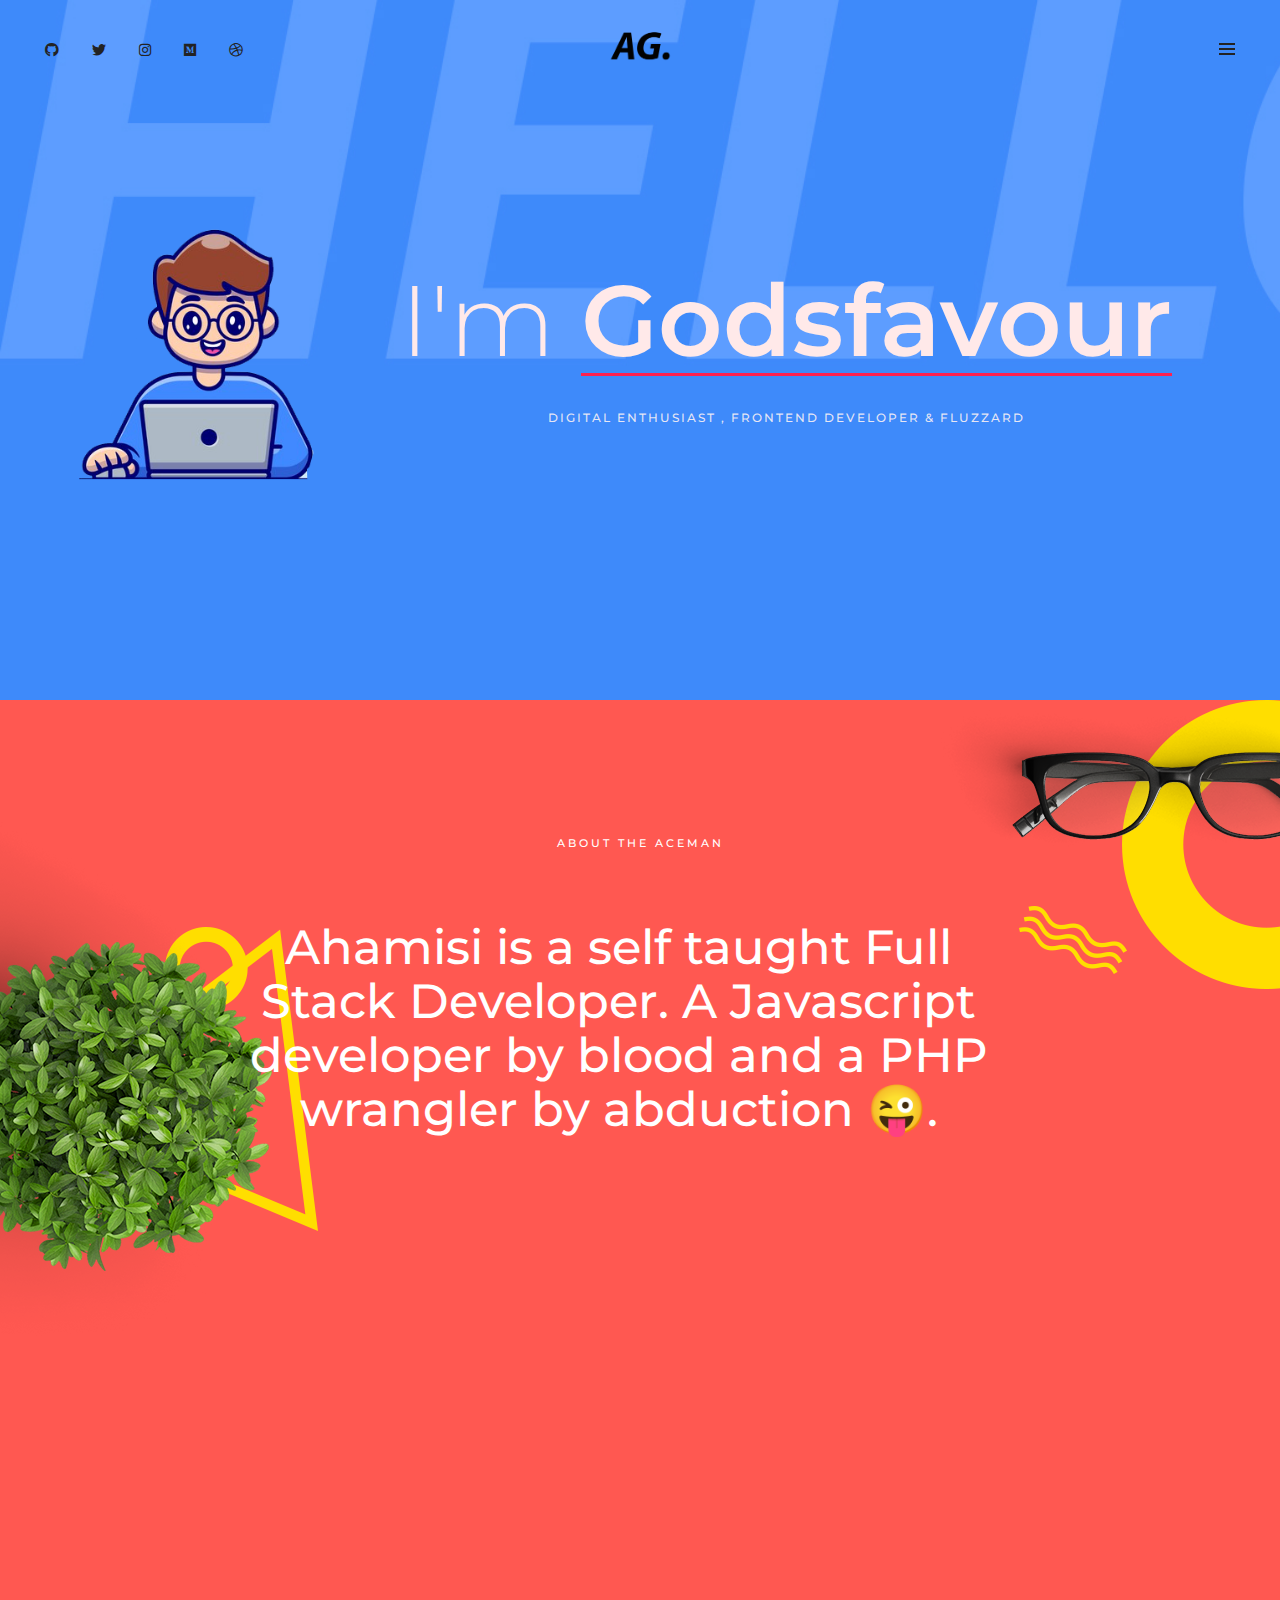
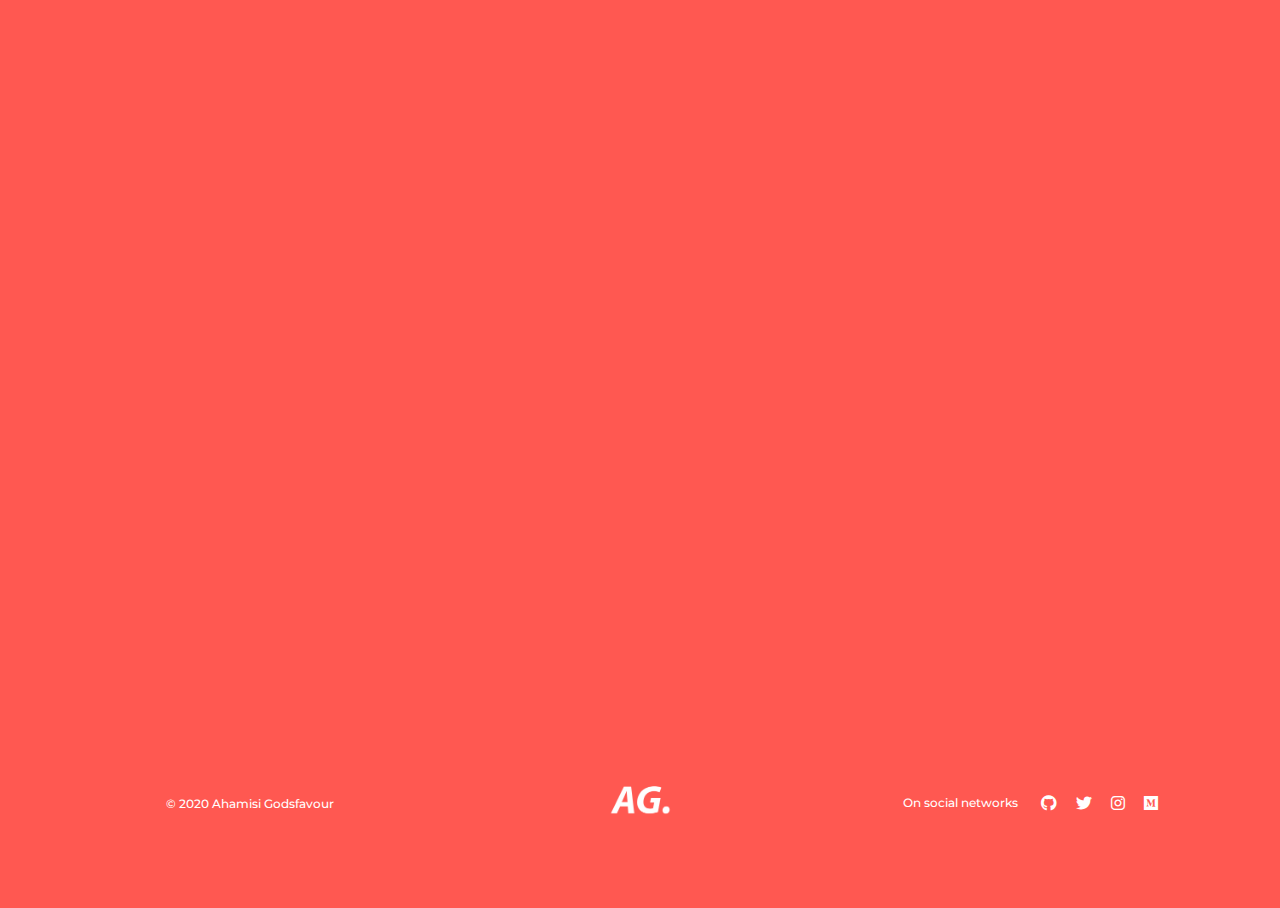
==== index.html @ 206dc724 "first commit" ====
<!doctype html>
<html class="no-js" lang="en">
    <head>
        <!-- title -->
        <title>Ahamisi Godsfavour Portfolio</title>
        <meta charset="utf-8">
        <meta http-equiv="X-UA-Compatible" content="IE=edge" />
        <meta name="viewport" content="width=device-width,initial-scale=1.0,maximum-scale=1" />
        <meta name="author" content="Ahamisi Godsfavour">
        <!-- description -->
        <meta name="description" content="Minimalist portfolio Ahamisi Godsfavour">
        <!-- keywords -->
        <meta name="keywords" content="creative, modern, clean, developer, portfolio, ahamisi, Godsfavour">
        <!-- favicon -->
        <link rel="shortcut icon" href="images/ag-black.png">
        <link rel="apple-touch-icon" href="images/ag-black.png">
        <link rel="apple-touch-icon" sizes="72x72" href="images/ag-black.png">
        <link rel="apple-touch-icon" sizes="114x114" href="images/ag-black.png">
        <!-- animation -->
        <link rel="stylesheet" href="css/animate.css" />
        <!-- bootstrap -->
        <link rel="stylesheet" href="css/bootstrap.min.css" />
        <!-- et line icon --> 
        <link rel="stylesheet" href="css/et-line-icons.css" />
        <!-- font-awesome icon -->
        <link rel="stylesheet" href="css/font-awesome.min.css" />
        <!-- themify icon -->
        <link rel="stylesheet" href="css/themify-icons.css">
        <!-- swiper carousel -->
        <link rel="stylesheet" href="css/swiper.min.css">
        <!-- justified gallery  -->
        <link rel="stylesheet" href="css/justified-gallery.min.css">
        <!-- magnific popup -->
        <link rel="stylesheet" href="css/magnific-popup.css" />
        <!-- revolution slider -->
        <link rel="stylesheet" type="text/css" href="revolution/css/settings.css" media="screen" />
        <link rel="stylesheet" type="text/css" href="revolution/css/layers.css">
        <link rel="stylesheet" type="text/css" href="revolution/css/navigation.css">
        <!-- bootsnav -->
        <link rel="stylesheet" href="css/bootsnav.css">
        <!-- style -->
        <link rel="stylesheet" href="css/style.css" />
        <!-- responsive css -->
        <link rel="stylesheet" href="css/responsive.css" />
        <!--[if IE]>
            <script src="js/html5shiv.js"></script>
        <![endif]-->
    </head>
    <body class="bg-background-fade">
        <!-- start header -->
        <header>
            <!-- start navigation -->
            <nav class="navbar navbar-default bootsnav bg-transparent nav-top-scroll">
                <div class="container-fluid nav-header-container height-100px padding-three-half-lr xs-height-70px xs-padding-15px-lr">
                    <!-- start header navigation -->
                    <div class="row">
                        <div class="col-md-4 col-sm-4 col-xs-6 hidden-xs text-left">
                            <div class="social-icon">
                                <a class="facebook text-white" href="https://github.com/Ahamisi" target="_blank"><i class="fab fa-github text-extra-dark-gray" aria-hidden="true"></i></a>
                                <a class="twitter text-white" href="https://twitter.com/d_aceman" target="_blank"><i class="fab fa-twitter text-extra-dark-gray"></i></a>
                                <a class="instagram text-white" href="https://instagram.com/d_aceman" target="_blank"><i class="fab fa-instagram no-margin-right text-extra-dark-gray" aria-hidden="true"></i></a>
                                <a class="google text-white" href="https://medium.com/@ahamisivickzyjr" target="_blank"><i class="fab fa-medium text-extra-dark-gray""></i></a>
                                <a href="https://dribbble.com/" title="Dribbble" target="_blank"><i class="fab fa-dribbble text-extra-dark-gray"></i></a> 
                            </div>
                        </div>
                        <!-- start logo -->
                        <div class="col-md-4 col-sm-4 col-xs-6 text-center xs-text-left">
                            <a class="logo" href="index.html"><img src="images/ag-black.png" data-rjs="images/ag-black.png" class="default" alt="Ahamisi Godsfavour"></a>
                        </div>
                        <!-- end logo -->
                        <div class="col-md-4 col-sm-4 col-xs-6 text-right">
                            <div class="hamburger-menu">
                                <div class="btn btn-hamburger border-none">
                                    <button class="navbar-toggle mobile-toggle" type="button" id="open-button" data-toggle="collapse" data-target=".navbar-collapse">
                                        <span></span>
                                        <span></span>
                                        <span></span>
                                    </button>
                                    <!--<span class="close-menu text-white font-weight-300 alt-font text-extra-large">x</span>-->
                                </div>
                                <div class="hamburger-menu-wrepper xs-text-center">
                                    <div class="hamburger-logo text-left"><a href="index.html" class="logo"><img src="images/ag.png" data-rjs="images/ag.png" alt="Ahamisi Godsfavour"/></a></div>
                                    <div class="btn btn-hamburger border-none">
                                        <button class="close-menu close-button-menu" id="close-button"></button>
                                    </div>
                                    <div class="animation-box">
                                        <div class="menu-middle">
                                            <div class="menu-wrapper display-table-cell vertical-align-middle text-left">
                                                <div class="equalize no-margin">
                                                    <div class="col-lg-8 col-md-8 col-sm-7 col-xs-12 display-table">
                                                        <div class="display-table-cell vertical-align-middle">
                                                            <ul class="hamburger-menu-links alt-font">
                                                                <li><a href="index.html" title="Home">Home</a></li>
                                                                <li><a href="about-me.html" title="Pages">Pages</a></li>
                                                                <li><a href="portfolio-full-width-grid-overlay.html" title="Portfolio">Portfolio</a></li>
                                                                <li><a href="blog-standard-full-width.html" title="Blog">Blog</a></li>
                                                                <li><a href="accordions.html" title="Contact">Elements</a></li>
                                                                <li><a href="transparent-header.html" title="Shortcode">Features</a></li>
                                                            </ul>
                                                        </div>
                                                    </div>
                                                    <div class="col-lg-4 col-md-4 col-sm-5 col-xs-12 display-table">
                                                        <div class="display-table-cell vertical-align-middle social-style-3">
                                                            <span class="text-extra-large text-deep-pink alt-font display-block margin-15px-bottom">London Based Creative Studio</span>
                                                            <span class="text-medium alt-font display-block font-weight-300 margin-15px-bottom line-height-30">301 The Greenhouse,<br>Custard Factory, London, E2 8DY.<br/>Call - +44 (0) 123 456 7890<br/>Email - <a href="mailto:info@domain.com" class="text-white" target="_blank">info@domain.com</a></span>
                                                            <div class="separator-line-horrizontal-medium-light2 bg-deep-pink margin-25px-tb xs-margin-15px-tb display-inline-block"></div>
                                                            <div class="social-icon-style-9">
                                                                <ul class="small-icon">
                                                                    <li><a class="margin-20px-right facebook" href="https://www.facebook.com/" target="_blank"><i class="fab fa-facebook-f"></i></a></li>
                                                                    <li><a class="margin-20px-right twitter" href="http://twitter.com" target="_blank"><i class="fab fa-twitter"></i></a></li>
                                                                    <li><a class="margin-20px-right google" href="http://google.com" target="_blank"><i class="fab fa-google-plus-g"></i></a></li>
                                                                    <li><a class="margin-20px-right dribbble" href="http://dribbble.com" target="_blank"><i class="fab fa-dribbble"></i></a></li>
                                                                    <li><a class="inkedin" href="http://linkedin.com" target="_blank"><i class="fab fa-linkedin-in"></i></a></li>
                                                                </ul>
                                                            </div>
                                                        </div>
                                                    </div>
                                                </div>
                                            </div>
                                        </div>
                                    </div>
                                </div>
                            </div>
                        </div>
                    </div>
                </div>
                <!-- end header navigation -->
            </nav>
            <!-- end navigation -->

        </header>
        <!-- end header -->


         <!-- start hero section -->
         <section class="wow fadeIn no-padding mobile-height parallax" data-stellar-background-ratio="0.5" style="background-image: url('images/ahamisi_banner1.jpg')">
            <div class="container text-center one-third-screen md-height-350px sm-height-500px xs-height-auto xs-padding-40px-top xs-padding-50px-bottom">
                <div class="row">
                    <div class="col-md-3 col-sm-3 col-xs-12 display-table one-third-screen md-height-350px sm-height-500px xs-height-auto text-center wow bounceInLeft xs-height-auto xs-margin-30px-bottom">
                        <div class="display-table-cell vertical-align-middle">
                            <!-- <img alt="" src="images/homepage-option18-image.png"> -->
                            <img src="images/ahamisi-icon.png" alt="">
                        </div>
                    </div>
                    <div class="col-md-9 col-sm-9 col-xs-12 display-table one-third-screen md-height-350px sm-height-500px xs-height-auto text-center wow bounceInRight xs-height-auto">
                        <div class="display-table-cell vertical-align-middle">
                            <!-- <span class="after-before-separator text-extra-small alt-font text-white letter-spacing-3 xs-letter-spacing-0 text-uppercase margin-20px-bottom xs-margin-5px-bottom display-inline-block">we work hard, we play hard</span> -->
                            <div class="font-weight-300 alt-font title-large text-extra-white display-inline-block vertical-align-bottom margin-auto">I'm <span class="font-weight-600 text-bold-underline position-relative">Godsfavour</span></div>
                            <div class="text-medium-white text-small text-uppercase margin-40px-top letter-spacing-2 alt-font xs-margin-10px-top">Digital Enthusiast , Frontend Developer & Fluzzard</div>
                        </div>
                    </div>
                </div>
            </div>
        </section>
        <!-- end hero section -->

        <!-- start hero section -->
        <!-- <section class="wow fadeIn no-padding cover-background color-code" data-color="1"  style="background-image: url('http://placehold.it/1920x1161');">
            <div class="container full-screen position-relative">
                <div class="slider-typography text-left">
                    <div class="slider-text-middle-main">
                        <div class="slider-text-middle">
                            <div class="col-lg-7 col-md-10 col-sm-10 center-col text-center">
                                <span class="after-before-separator text-extra-small alt-font text-white letter-spacing-3 xs-letter-spacing-0 text-uppercase margin-20px-bottom xs-margin-5px-bottom display-inline-block">we work hard, we play hard</span>
                                <h2 class="font-weight-600 text-white alt-font margin-40px-bottom xs-margin-25px-bottom"><img src="https://img.icons8.com/ios/50/000000/cartoon-boy.png"/><img src="https://img.icons8.com/cute-clipart/64/000000/cartoon-boy.png"/><img src="https://img.icons8.com/dusk/64/000000/cartoon-boy.png"/><img src="https://img.icons8.com/dusk/64/000000/small-smile.png"/>We combine design, thinking and technical</h2>
                                <a href="portfolio-full-width-grid-transform.html" class="btn btn-transparent-white btn-rounded btn-medium text-link-white">Featured Works</a>
                            </div>
                        </div> 
                    </div>
                </div>
            </div>
        </section> -->
        <!-- end hero section -->
        <!-- start section -->
        <section class="wow fadeIn color-code md-no-background-img" data-color="2" style="background: url('images/back-image1.png') left bottom no-repeat,url('images/back-image2.png') right top no-repeat">
            <div class="container">
                <div class="row">
                    <div class="col-lg-9 col-md-10 col-sm-10 col-xs-12 center-col text-center xs-padding-15px-lr">
                        <div class="text-extra-small letter-spacing-3 alt-font text-white text-uppercase margin-70px-bottom sm-margin-50px-bottom xs-margin-30px-bottom display-inline-block">about the aceman</div>
                        <h3 class="text-white alt-font width-95 sm-width-100 margin-70px-bottom sm-no-margin-bottom">Ahamisi is a self taught Full Stack Developer. A Javascript developer by blood and a PHP wrangler by abduction 😜.</h3>
                    </div>
                </div>
            </div>
        </section>
        <!-- end section -->
        <!-- start portfolio section -->
        <section class="wow fadeIn color-code no-padding xs-padding-50px-tb" data-color="3"> 
            <div class="container-fluid">
                <div class="row">
                    <div class="col-md-9 col-sm-10 col-xs-12 center-col text-center">
                        <div class="text-extra-small letter-spacing-3 alt-font text-white text-uppercase margin-70px-bottom sm-margin-50px-bottom xs-margin-30px-bottom display-inline-block">Selected Works</div> 
                    </div>
                </div> 
                <div class="row">
                    <div class="filter-content overflow-hidden padding-100px-lr sm-no-padding-lr xs-padding-15px-lr">
                        <ul class="portfolio-grid work-3col hover-option8 gutter-medium">
                            <li class="grid-sizer"></li>
                            <!-- start portfolio item -->
                            <li class="grid-item web branding design wow fadeInUplast-paragraph-no-margin">
                                <a href="https://obilasports.com" target="_blank">
                                    <figure>
                                        <div class="portfolio-img"><img src="images/obila-home.png" alt=""/></div>
                                        <figcaption>
                                            <div class="portfolio-hover-main">
                                                <div class="portfolio-hover-box vertical-align-middle"> 
                                                    <div class="portfolio-icon alt-font font-weight-600 icon-medium text-deep-pink">+</div>
                                                    <span class="text-medium alt-font text-extra-dark-gray margin-5px-bottom">Tailoring Interior</span>
                                                    <p class="text-small no-letter-spacing text-medium-gray">Branding and Brochure</p>
                                                </div>
                                            </div> 
                                        </figcaption>
                                    </figure>
                                </a>
                            </li>
                            <!-- end portfolio item -->
                            <!-- start portfolio item -->
                            <li class="grid-item web branding design wow fadeInUp last-paragraph-no-margin" data-wow-delay="0.2s">
                                <a href="https://app.coopsolve.com" target="_blank">
                                    <figure>
                                        <div class="portfolio-img"><img src="images/coopsolve.png" alt=""/></div>
                                        <figcaption>
                                            <div class="portfolio-hover-main">
                                                <div class="portfolio-hover-box vertical-align-middle"> 
                                                    <div class="portfolio-icon alt-font font-weight-600 icon-medium text-deep-pink">+</div>
                                                    <span class="text-medium alt-font text-extra-dark-gray margin-5px-bottom">CoopSolve</span>
                                                    <p class="text-small no-letter-spacing text-medium-gray">A saas product dedicated towards making financial transactions seamless and secure for everyone</p>
                                                    
                                                </div>
                                            </div>
                                        </figcaption>
                                    </figure>
                                </a>
                            </li>
                            <!-- end portfolio item -->
                            <!-- start portfolio item -->
                            <li class="grid-item advertising branding photography wow fadeInUp last-paragraph-no-margin" data-wow-delay="0.4s">
                                <a href="https://github.com/Ahamisi/vue-interactive-paycard">
                                    <figure>
                                        <div class="portfolio-img"><img src="images/demo.gif" alt=""/></div>
                                        <figcaption>
                                            <div class="portfolio-hover-main">
                                                <div class="portfolio-hover-box vertical-align-middle"> 
                                                    <div class="portfolio-icon alt-font font-weight-600 icon-medium text-deep-pink">+</div>
                                                    <span class="text-medium alt-font text-extra-dark-gray margin-5px-bottom">Vue PayCard</span>
                                                    <p class="text-small no-letter-spacing text-medium-gray">A hackable css form reset with A demo of realtime form validation</p>
                                                </div>
                                            </div>
                                        </figcaption>
                                    </figure>
                                </a>
                            </li>
                            <!-- end portfolio item -->
                            <!-- start portfolio item -->
                            <li class="grid-item web advertising design wow fadeInUp last-paragraph-no-margin">
                                <a href="#">
                                    <figure>
                                        <div class="portfolio-img"><img src="images/legit-music.jpg" alt=""/></div>
                                        <figcaption>
                                            <div class="portfolio-hover-main">
                                                <div class="portfolio-hover-box vertical-align-middle"> 
                                                    <div class="portfolio-icon alt-font font-weight-600 icon-medium text-deep-pink">+</div>
                                                    <span class="text-medium alt-font text-extra-dark-gray margin-5px-bottom">Legit Music</span>
                                                    <p class="text-small no-letter-spacing text-medium-gray">Coming Soon...</p>
                                                </div>
                                            </div>
                                        </figcaption>
                                    </figure>
                                </a>
                            </li>
                            <!-- end portfolio item -->
                            <!-- start portfolio item -->
                            <li class="grid-item web branding design wow fadeInUp last-paragraph-no-margin" data-wow-delay="0.2s">
                                <a href="https://github.com/Ahamisi/calendly" target="_blank">
                                    <figure>
                                        <div class="portfolio-img"><img src="images/calendly.png" alt=""/></div>
                                        <figcaption>
                                            <div class="portfolio-hover-main">
                                                <div class="portfolio-hover-box vertical-align-middle"> 
                                                    <div class="portfolio-icon alt-font font-weight-600 icon-medium text-deep-pink">+</div>
                                                    <span class="text-medium alt-font text-extra-dark-gray margin-5px-bottom">Calendly</span>
                                                    <p class="text-small no-letter-spacing text-medium-gray">A personified Calendar app, built with the Larave framework</p>
                                                </div>
                                            </div>
                                        </figcaption>
                                    </figure>
                                </a>
                            </li>
                            <!-- end portfolio item -->
                            <!-- start portfolio item -->
                            <li class="grid-item web advertising branding design photography wow fadeInUp last-paragraph-no-margin" data-wow-delay="0.4s">
                                <a href="https://github.com/Ahamisi/weatherly" target="_blank">
                                    <figure>
                                        <div class="portfolio-img"><img src="images/ojo-app.png" alt=""/></div>
                                        <figcaption>
                                            <div class="portfolio-hover-main">
                                                <div class="portfolio-hover-box vertical-align-middle"> 
                                                    <div class="portfolio-icon alt-font font-weight-600 icon-medium text-deep-pink">+</div>
                                                    <span class="text-medium alt-font text-extra-dark-gray margin-5px-bottom">Weatherly (òjò)</span>
                                                    <p class="text-small no-letter-spacing text-medium-gray">Weather Forecast App</p>
                                                </div>
                                            </div>
                                        </figcaption>
                                    </figure>
                                </a>
                            </li>
                            <!-- end portfolio item --> 

                             <!-- start portfolio item -->
                             <li class="grid-item web advertising branding design photography wow fadeInUp last-paragraph-no-margin" data-wow-delay="0.4s">
                                <a href="https://ahamisi.github.io/mergeme/">
                                    <figure>
                                        <div class="portfolio-img"><img src="images/mergme.png" alt=""/></div>
                                        <figcaption>
                                            <div class="portfolio-hover-main">
                                                <div class="portfolio-hover-box vertical-align-middle"> 
                                                    <div class="portfolio-icon alt-font font-weight-600 icon-medium text-deep-pink">+</div>
                                                    <span class="text-medium alt-font text-extra-dark-gray margin-5px-bottom">MergeME</span>
                                                    <p class="text-small no-letter-spacing text-medium-gray">Developed MergeMe of the Naija Hacks demo. My Team Got to the final rounds of the competition. With open sourced link <a href="https://https://github.com/Law101/mergeme">here</a></p>
                                                </div>
                                            </div>
                                        </figcaption>
                                    </figure>
                                </a>
                            </li>
                            <!-- end portfolio item --> 

                             <!-- start portfolio item -->
                             <li class="grid-item web advertising branding design photography wow fadeInUp last-paragraph-no-margin" data-wow-delay="0.4s">
                                <a href="#" target="_blank">
                                    <figure>
                                        <div class="portfolio-img"><img src="images/madeinLagos-Ahamisi-pg1.png" alt=""/></div>
                                        <figcaption>
                                            <div class="portfolio-hover-main">
                                                <div class="portfolio-hover-box vertical-align-middle"> 
                                                    <div class="portfolio-icon alt-font font-weight-600 icon-medium text-deep-pink">+</div>
                                                    <span class="text-medium alt-font text-extra-dark-gray margin-5px-bottom">Made in Lagos</span>
                                                    <p class="text-small no-letter-spacing text-medium-gray">Branding and Identity</p>
                                                </div>
                                            </div>
                                        </figcaption>
                                    </figure>
                                </a>
                            </li>
                            <!-- end portfolio item --> 


                             <!-- start portfolio item -->
                             <li class="grid-item web advertising branding design photography wow fadeInUp last-paragraph-no-margin" data-wow-delay="0.4s">
                                <a href="https://github.com/Ahamisi/Covid-Tracker" target="_blank">
                                    <figure>
                                        <div class="portfolio-img"><img src="images/covid_tracker.png" alt=""/></div>
                                        <figcaption>
                                            <div class="portfolio-hover-main">
                                                <div class="portfolio-hover-box vertical-align-middle"> 
                                                    <div class="portfolio-icon alt-font font-weight-600 icon-medium text-deep-pink">+</div>
                                                    <span class="text-medium alt-font text-extra-dark-gray margin-5px-bottom">Covid Tracker</span>
                                                    <p class="text-small no-letter-spacing text-medium-gray">Branding and Identity</p>
                                                </div>
                                            </div>
                                        </figcaption>
                                    </figure>
                                </a>
                            </li>
                            <!-- end portfolio item --> 
                            <!-- start portfolio item -->
                            <li class="grid-item web advertising branding design photography wow fadeInUp last-paragraph-no-margin" data-wow-delay="0.4s">
                                <a href="https://codesandbox.io/s/ahamisi-raisely-dreams-r5f12" target="_blank">
                                    <figure>
                                        <div class="portfolio-img"><img src="images/raisely-bg-1.png" alt=""/></div>
                                        <figcaption>
                                            <div class="portfolio-hover-main">
                                                <div class="portfolio-hover-box vertical-align-middle"> 
                                                    <div class="portfolio-icon alt-font font-weight-600 icon-medium text-deep-pink">+</div>
                                                    <span class="text-medium alt-font text-extra-dark-gray margin-5px-bottom">Raisely Contact</span>
                                                    <p class="text-small no-letter-spacing text-medium-gray">A hackable React form reset that help sign ups to the <a href="https://raisely.com" target="_blank">raisely platform</a></p>
                                                </div>
                                            </div>
                                        </figcaption>
                                    </figure>
                                </a>
                            </li>
                            <!-- end portfolio item --> 

                            <!-- start portfolio item -->
                            <li class="grid-item web advertising branding design photography wow fadeInUp last-paragraph-no-margin" data-wow-delay="0.4s">
                                <a href="https://github.com/Ahamisi" target="_blank">
                                    <figure>
                                        <div class="portfolio-img"><img src="images/github-universe.jpg" alt=""/></div>
                                        <figcaption>
                                            <div class="portfolio-hover-main">
                                                <div class="portfolio-hover-box vertical-align-middle"> 
                                                    <div class="portfolio-icon alt-font font-weight-600 icon-medium text-deep-pink">+</div>
                                                    <span class="text-medium alt-font text-extra-dark-gray margin-5px-bottom">Github</span>
                                                    <p class="text-small no-letter-spacing text-medium-gray">Curated list of all github repositories and activities</p>
                                                </div>
                                            </div>
                                        </figcaption>
                                    </figure>
                                </a>
                            </li>
                            <!-- end portfolio item --> 
                        </ul>
                    </div>
                </div>
            </div>
        </section>


                <!-- end portfolio section -->
        <!-- start counter section -->
        <section class="wow fadeIn md-no-background-img" style="background: url('images/back-image3.png') right center no-repeat">
            <div class="container">
                <div class="row">
                    <!-- start counter item -->
                    <div class="col-md-3 col-sm-3 col-xs-12 xs-margin-30px-bottom text-center wow zoomIn">
                        <h5 class="text-white no-margin timer alt-font" data-speed="2000" data-to="800">800 hours</h5>
                        <span class="text-extra-small text-uppercase text-white display-block margin-three-bottom sm-margin-15px-bottom">Tutorials Hours</span>
                        <div class="separator-line-verticle-large bg-transparent-white display-inline-block"></div>
                    </div>
                    <!-- end counter item -->
                    <!-- start counter item -->
                    <div class="col-md-3 col-sm-3 col-xs-12 xs-margin-30px-bottom text-center wow zoomIn" data-wow-delay="0.2s">
                        <h5 class="text-white no-margin timer alt-font" data-speed="2000" data-to="150">150+</h5>
                        <span class="text-extra-small text-uppercase text-white display-block margin-three-bottom sm-margin-15px-bottom">Github Commits</span>
                        <div class="separator-line-verticle-large bg-transparent-white display-inline-block"></div>
                    </div>
                    <!-- end counter item -->
                    <!-- start counter item -->
                    <div class="col-md-3 col-sm-3 col-xs-12 xs-margin-30px-bottom text-center wow zoomIn" data-wow-delay="0.4s">
                        <h5 class="text-white no-margin timer alt-font" data-speed="2000" data-to="20">20+</h5>
                        <span class="text-extra-small text-uppercase text-white display-block margin-three-bottom sm-margin-15px-bottom">Professional Projects</span>
                        <div class="separator-line-verticle-large bg-transparent-white display-inline-block"></div>
                    </div>
                    <!-- end counter item -->
                    <!-- start counter item -->
                    <div class="col-md-3 col-sm-3 col-xs-12 text-center wow zoomIn" data-wow-delay="0.6s">
                        <h5 class="text-white no-margin timer alt-font" data-speed="2000" data-to="6">6+</h5>
                        <span class="text-extra-small text-uppercase text-white display-block margin-three-bottom sm-margin-15px-bottom">Articles Written</span>
                        <div class="separator-line-verticle-large bg-transparent-white display-inline-block"></div>
                    </div>
                    <!-- end counter item -->
                </div>
            </div>            
        </section>
        <!-- end counter section -->
        <!-- start blog section -->
        <section class="wow fadeIn animated color-code no-padding-top md-no-background-img xs-padding-50px-tb" data-color="4" style="background: url('images/back-image4.png') left bottom no-repeat">
            <div class="container">
                <div class="row">
                    <div class="col-md-9 col-sm-10 col-xs-12 center-col text-center">
                        <div class="text-extra-small letter-spacing-3 alt-font text-white text-uppercase margin-70px-bottom sm-margin-50px-bottom xs-margin-30px-bottom display-inline-block">Recent Blogs</div> 
                    </div>
                </div> 
                <div class="row equalize xs-equalize-auto" id="recent-blogs">
                    
                    
                    <!-- end blog post item -->
                    <!-- blog loop -->
                    <!-- start blog post item -->
                </div>
            </div>
        </section>
        <!-- end blog section -->
        <!-- start clients logo section  -->
        <section class="color-code no-padding-tb xs-padding-50px-tb" data-color="5">
            <div class="container"> 
                <div class="row">
                    <div class="col-md-9 col-sm-10 col-xs-12 center-col text-center">
                        <div class="text-extra-small letter-spacing-3 alt-font text-white text-uppercase margin-70px-bottom sm-margin-50px-bottom xs-margin-30px-bottom display-inline-block">Tdchnologies</div> 
                    </div>
                </div> 
                <div class="row text-center">
                    <!-- start client logo item -->
                    <div class="col-md-3 col-sm-3 col-xs-12 margin-three-bottom xs-margin-15px-bottom wow fadeInDown">
                        <a href="https://envato.com" target="_blank"><img src="images/logo-9.png" alt=""></a>
                    </div>
                    <!-- end client logo item -->
                    <!-- start client logo item -->
                    <div class="col-md-3 col-sm-3 col-xs-12 margin-three-bottom xs-margin-15px-bottom wow fadeInDown" data-wow-delay="0.2s">
                        <a href="https://woocommerce.com" target="_blank"><img src="images/logo-10.png" alt=""></a>
                    </div>
                    <!-- end client logo item -->
                    <!-- start client logo item -->
                    <div class="col-md-3 col-sm-3 col-xs-12 margin-three-bottom xs-margin-15px-bottom wow fadeInDown" data-wow-delay="0.4s">
                        <a href="https://magento.com" target="_blank"><img src="images/logo-11.png" alt=""></a>
                    </div>
                    <!-- end client logo item -->
                    <!-- start client logo item -->
                    <div class="col-md-3 col-sm-3 col-xs-12 margin-three-bottom xs-margin-15px-bottom wow fadeInDown" data-wow-delay="0.6s">
                        <a href="https://lesscss.org" target="_blank"><img src="images/logo-12.png" alt=""></a>
                    </div>
                    <div class="col-md-3 col-sm-3 col-xs-12 xs-margin-15px-bottom wow fadeInDown" data-wow-delay="0.8s">
                        <a href="https://www.pingdom.com" target="_blank"><img src="images/logo-13.png" alt=""></a>
                    </div>
                    <!-- end client logo item -->
                    <!-- start client logo item -->
                    <div class="col-md-3 col-sm-3 col-xs-12 xs-margin-15px-bottom wow fadeInDown" data-wow-delay="1s">
                        <a href="www.wordpress.com" target="_blank"><img src="images/logo-14.png" alt=""></a>
                    </div>
                    <!-- end client logo item -->
                    <!-- start client logo item -->
                    <div class="col-md-3 col-sm-3 col-xs-12 xs-margin-15px-bottom wow fadeInDown" data-wow-delay="1.2s">
                        <a href="https://jquery.com/" target="_blank"><img src="images/logo-15.png" alt=""></a>
                    </div>
                    <!-- end client logo item -->
                    <!-- start client logo item -->
                    <div class="col-md-3 col-sm-3 col-xs-12 wow fadeInDown" data-wow-delay="1.4s">
                        <a href="https://google.com/" target="_blank"><img src="images/logo-16.png" alt=""></a>
                    </div>
                    <!-- end client logo item -->
                </div>
            </div>
        </section>
        <!-- end client logo section -->
        <!-- start contact section -->
        <section class="wow fadeIn animated color-code md-no-background-img" data-color="6" style="background: url('images/back-image5.png') left 51% no-repeat,url('images/back-image6.png') right top no-repeat">
            <div class="container">
                <div class="row">
                    <div class="col-md-9 col-sm-10 col-xs-12 center-col text-center wow fadeIn">
                        <div class="text-extra-small letter-spacing-3 alt-font text-white text-uppercase margin-70px-bottom sm-margin-50px-bottom xs-margin-30px-bottom display-inline-block">Fill out the form and we'll be in touch soon!</div> 
                    </div>
                </div>
                <form id="contact-form" action="https://formspree.io/f/mjvpekyw" method="post" >
                    <div class="row">
                        <div class="col-md-8 center-col input-border-white text-center">
                            <div id="success-contact-form" class="no-margin-lr"></div>
                            <input type="text" name="name" id="name" placeholder="Name*" class="input-border-bottom border-white-light">
                            <input type="text" name="_replyto" id="email" placeholder="E-mail*" class="input-border-bottom border-white-light">
                            <input type="text" name="_subject" id="subject" placeholder="Subject" class="input-border-bottom border-white-light">
                            <textarea name="message" id="comment" placeholder="Your Message" class="input-border-bottom border-white-light"></textarea>
                            <button id="contact-us-button" type="submit" class="btn btn-very-small btn-transparent-white xs-margin-15px-top">send message</button>
                            <h4 id="my-form-status" class="text-danger"></h4>
                        </div>
                    </div>
                </form>
            </div>
        </section>
        <!-- end contact section -->
        <!-- start footer --> 
        <footer class="footer-center-logo padding-five-tb xs-padding-30px-tb">
            <div class="container">
                <div class="row equalize xs-equalize-auto">
                    <!-- start copyright -->
                    <div class="col-md-4 col-sm-5 col-xs-12 text-small text-center alt-font display-table xs-text-center xs-margin-15px-bottom">
                        <div class="display-table-cell vertical-align-middle text-white">
                            &COPY; 2020 Ahamisi Godsfavour
                        </div>
                    </div>
                    <!-- end copyright -->
                    <!-- start logo -->
                    <div class="col-md-4 col-sm-2 col-xs-12 text-center display-table xs-margin-10px-bottom">
                        <div class="display-table-cell vertical-align-middle">
                            <a href="index.html"><img class="footer-logo" src="images/ag.png" data-rjs="images/ag.png" alt="Ahamisi Godsfavour"></a>
                        </div>
                    </div>
                    <!-- end logo -->
                    <!-- start social media -->
                    <div class="col-md-4 col-sm-5 col-xs-12 text-center display-table xs-text-center">
                        <div class="display-table-cell vertical-align-middle text-white">
                            <span class="alt-font text-small margin-20px-right">On social networks</span>
                            <div class="social-icon-style-8 display-inline-block vertical-align-middle">
                                <ul class="small-icon no-margin-bottom">
                                    <li><a class="facebook text-white" href="https://github.com/Ahamisi" target="_blank"><i class="fab fa-github" aria-hidden="true"></i></a></li>
                                    <li><a class="twitter text-white" href="https://twitter.com/d_aceman" target="_blank"><i class="fab fa-twitter"></i></a></li>
                                    <li><a class="instagram text-white" href="https://instagram.com/d_aceman" target="_blank"><i class="fab fa-instagram no-margin-right" aria-hidden="true"></i></a></li>
                                    <li><a class="google text-white" href="https://medium.com/@ahamisivickzyjr" target="_blank"><i class="fab fa-medium"></i></a></li>
                                </ul>
                            </div>
                        </div>
                    </div>
                    <!-- end social media -->
                </div>
            </div>
        </footer>
        <!-- end footer -->
        <!-- start scroll to top -->
        <a class="scroll-top-arrow" href="javascript:void(0);"><i class="ti-arrow-up"></i></a>
        <!-- end scroll to top  -->
        <!-- javascript libraries -->
        <script type="text/javascript" src="js/jquery.js"></script>
        <script type="text/javascript" src="js/modernizr.js"></script>
        <script type="text/javascript" src="js/bootstrap.min.js"></script>
        <script type="text/javascript" src="js/jquery.easing.1.3.js"></script>
        <script type="text/javascript" src="js/skrollr.min.js"></script>
        <script type="text/javascript" src="js/smooth-scroll.js"></script>
        <script type="text/javascript" src="js/jquery.appear.js"></script>
        <!-- menu navigation -->
        <script type="text/javascript" src="js/bootsnav.js"></script>
        <script type="text/javascript" src="js/jquery.nav.js"></script>
        <!-- animation -->
        <script type="text/javascript" src="js/wow.min.js"></script>
        <!-- page scroll -->
        <script type="text/javascript" src="js/page-scroll.js"></script>
        <!-- swiper carousel -->
        <script type="text/javascript" src="js/swiper.min.js"></script>
        <!-- counter -->
        <script type="text/javascript" src="js/jquery.count-to.js"></script>
        <!-- parallax -->
        <script type="text/javascript" src="js/jquery.stellar.js"></script>
        <!-- magnific popup -->
        <script type="text/javascript" src="js/jquery.magnific-popup.min.js"></script>
        <!-- portfolio with shorting tab -->
        <script type="text/javascript" src="js/isotope.pkgd.min.js"></script>
        <!-- images loaded -->
        <script type="text/javascript" src="js/imagesloaded.pkgd.min.js"></script>
        <!-- pull menu -->
        <script type="text/javascript" src="js/classie.js"></script>
        <script type="text/javascript" src="js/hamburger-menu.js"></script>
        <!-- counter  -->
        <script type="text/javascript" src="js/counter.js"></script>
        <!-- fit video  -->
        <script type="text/javascript" src="js/jquery.fitvids.js"></script>
        <!-- equalize -->
        <script type="text/javascript" src="js/equalize.min.js"></script>
        <!-- skill bars  -->
        <script type="text/javascript" src="js/skill.bars.jquery.js"></script> 
        <!-- justified gallery  -->
        <script type="text/javascript" src="js/justified-gallery.min.js"></script>
        <!--pie chart-->
        <script type="text/javascript" src="js/jquery.easypiechart.min.js"></script>
        <!-- instagram -->
        <script type="text/javascript" src="js/instafeed.min.js"></script>
        <!-- retina -->
        <script type="text/javascript" src="js/retina.min.js"></script>
        <!-- revolution -->
        <script type="text/javascript" src="revolution/js/jquery.themepunch.tools.min.js"></script>
        <script type="text/javascript" src="revolution/js/jquery.themepunch.revolution.min.js"></script>

        <!-- setting -->
        <script type="text/javascript" src="js/main.js"></script>
        <script type="text/javascript" src="js/app.js"></script>
        <script>
            window.addEventListener("DOMContentLoaded", function() {
          
              // get the form elements defined in your form HTML above
              
              var form = document.getElementById("contact-form");
              var button = document.getElementById("contact-us-button");
              var status = document.getElementById("my-form-status");
          
              // Success and Error functions for after the form is submitted
              
              function success() {
                form.reset();
                button.style = "display: none ";
                status.innerHTML = "Thanks!";
              }
          
              function error() {
                status.innerHTML = "Oops! There was a problem.";
              }
          
              // handle the form submission event
          
              form.addEventListener("submit", function(ev) {
                ev.preventDefault();
                var data = new FormData(form);
                ajax(form.method, form.action, data, success, error);
              });
            });
            
            // helper function for sending an AJAX request
          
            function ajax(method, url, data, success, error) {
              var xhr = new XMLHttpRequest();
              xhr.open(method, url);
              xhr.setRequestHeader("Accept", "application/json");
              xhr.onreadystatechange = function() {
                if (xhr.readyState !== XMLHttpRequest.DONE) return;
                if (xhr.status === 200) {
                  success(xhr.response, xhr.responseType);
                } else {
                  error(xhr.status, xhr.response, xhr.responseType);
                }
              };
              xhr.send(data);
            }
          </script>

    </body>
</html>
---- css/et-line-icons.css ----
@font-face {
	font-family: 'et-line';
	src:url('../fonts/et-line.eot');
	src:url('../fonts/et-line.eot?#iefix') format('embedded-opentype'),
		url('../fonts/et-line.woff') format('woff'),
		url('../fonts/et-line.ttf') format('truetype'),
		url('../fonts/et-line.svg#et-line') format('svg');
	font-weight: normal;
	font-style: normal;
}

/* Use the following CSS code if you want to use data attributes for inserting your icons */
[data-icon]:before {
	font-family: 'et-line';
	content: attr(data-icon);
	speak: none;
	font-weight: normal;
	font-variant: normal;
	text-transform: none;
	line-height: 1;
	-webkit-font-smoothing: antialiased;
	-moz-osx-font-smoothing: grayscale;
	display:inline-block;
}

/* Use the following CSS code if you want to have a class per icon */
/*
Instead of a list of all class selectors,
you can use the generic selector below, but it's slower:
[class*="icon-"] {
*/
.icon-mobile, .icon-laptop, .icon-desktop, .icon-tablet, .icon-phone, .icon-document, .icon-documents, .icon-search, .icon-clipboard, .icon-newspaper, .icon-notebook, .icon-book-open, .icon-browser, .icon-calendar, .icon-presentation, .icon-picture, .icon-pictures, .icon-video, .icon-camera, .icon-printer, .icon-toolbox, .icon-briefcase, .icon-wallet, .icon-gift, .icon-bargraph, .icon-grid, .icon-expand, .icon-focus, .icon-edit, .icon-adjustments, .icon-ribbon, .icon-hourglass, .icon-lock, .icon-megaphone, .icon-shield, .icon-trophy, .icon-flag, .icon-map, .icon-puzzle, .icon-basket, .icon-envelope, .icon-streetsign, .icon-telescope, .icon-gears, .icon-key, .icon-paperclip, .icon-attachment, .icon-pricetags, .icon-lightbulb, .icon-layers, .icon-pencil, .icon-tools, .icon-tools-2, .icon-scissors, .icon-paintbrush, .icon-magnifying-glass, .icon-circle-compass, .icon-linegraph, .icon-mic, .icon-strategy, .icon-beaker, .icon-caution, .icon-recycle, .icon-anchor, .icon-profile-male, .icon-profile-female, .icon-bike, .icon-wine, .icon-hotairballoon, .icon-globe, .icon-genius, .icon-map-pin, .icon-dial, .icon-chat, .icon-heart, .icon-cloud, .icon-upload, .icon-download, .icon-target, .icon-hazardous, .icon-piechart, .icon-speedometer, .icon-global, .icon-compass, .icon-lifesaver, .icon-clock, .icon-aperture, .icon-quote, .icon-scope, .icon-alarmclock, .icon-refresh, .icon-happy, .icon-sad, .icon-facebook, .icon-twitter, .icon-googleplus, .icon-rss, .icon-tumblr, .icon-linkedin, .icon-dribbble {
	font-family: 'et-line';
	speak: none;
	font-style: normal;
	font-weight: normal;
	font-variant: normal;
	text-transform: none;
	line-height: 1.1;
	-webkit-font-smoothing: antialiased;
	-moz-osx-font-smoothing: grayscale;
	display:inline-block;
}
.icon-mobile:before {
	content: "\e000";
}
.icon-laptop:before {
	content: "\e001";
}
.icon-desktop:before {
	content: "\e002";
}
.icon-tablet:before {
	content: "\e003";
}
.icon-phone:before {
	content: "\e004";
}
.icon-document:before {
	content: "\e005";
}
.icon-documents:before {
	content: "\e006";
}
.icon-search:before {
	content: "\e007";
}
.icon-clipboard:before {
	content: "\e008";
}
.icon-newspaper:before {
	content: "\e009";
}
.icon-notebook:before {
	content: "\e00a";
}
.icon-book-open:before {
	content: "\e00b";
}
.icon-browser:before {
	content: "\e00c";
}
.icon-calendar:before {
	content: "\e00d";
}
.icon-presentation:before {
	content: "\e00e";
}
.icon-picture:before {
	content: "\e00f";
}
.icon-pictures:before {
	content: "\e010";
}
.icon-video:before {
	content: "\e011";
}
.icon-camera:before {
	content: "\e012";
}
.icon-printer:before {
	content: "\e013";
}
.icon-toolbox:before {
	content: "\e014";
}
.icon-briefcase:before {
	content: "\e015";
}
.icon-wallet:before {
	content: "\e016";
}
.icon-gift:before {
	content: "\e017";
}
.icon-bargraph:before {
	content: "\e018";
}
.icon-grid:before {
	content: "\e019";
}
.icon-expand:before {
	content: "\e01a";
}
.icon-focus:before {
	content: "\e01b";
}
.icon-edit:before {
	content: "\e01c";
}
.icon-adjustments:before {
	content: "\e01d";
}
.icon-ribbon:before {
	content: "\e01e";
}
.icon-hourglass:before {
	content: "\e01f";
}
.icon-lock:before {
	content: "\e020";
}
.icon-megaphone:before {
	content: "\e021";
}
.icon-shield:before {
	content: "\e022";
}
.icon-trophy:before {
	content: "\e023";
}
.icon-flag:before {
	content: "\e024";
}
.icon-map:before {
	content: "\e025";
}
.icon-puzzle:before {
	content: "\e026";
}
.icon-basket:before {
	content: "\e027";
}
.icon-envelope:before {
	content: "\e028";
}
.icon-streetsign:before {
	content: "\e029";
}
.icon-telescope:before {
	content: "\e02a";
}
.icon-gears:before {
	content: "\e02b";
}
.icon-key:before {
	content: "\e02c";
}
.icon-paperclip:before {
	content: "\e02d";
}
.icon-attachment:before {
	content: "\e02e";
}
.icon-pricetags:before {
	content: "\e02f";
}
.icon-lightbulb:before {
	content: "\e030";
}
.icon-layers:before {
	content: "\e031";
}
.icon-pencil:before {
	content: "\e032";
}
.icon-tools:before {
	content: "\e033";
}
.icon-tools-2:before {
	content: "\e034";
}
.icon-scissors:before {
	content: "\e035";
}
.icon-paintbrush:before {
	content: "\e036";
}
.icon-magnifying-glass:before {
	content: "\e037";
}
.icon-circle-compass:before {
	content: "\e038";
}
.icon-linegraph:before {
	content: "\e039";
}
.icon-mic:before {
	content: "\e03a";
}
.icon-strategy:before {
	content: "\e03b";
}
.icon-beaker:before {
	content: "\e03c";
}
.icon-caution:before {
	content: "\e03d";
}
.icon-recycle:before {
	content: "\e03e";
}
.icon-anchor:before {
	content: "\e03f";
}
.icon-profile-male:before {
	content: "\e040";
}
.icon-profile-female:before {
	content: "\e041";
}
.icon-bike:before {
	content: "\e042";
}
.icon-wine:before {
	content: "\e043";
}
.icon-hotairballoon:before {
	content: "\e044";
}
.icon-globe:before {
	content: "\e045";
}
.icon-genius:before {
	content: "\e046";
}
.icon-map-pin:before {
	content: "\e047";
}
.icon-dial:before {
	content: "\e048";
}
.icon-chat:before {
	content: "\e049";
}
.icon-heart:before {
	content: "\e04a";
}
.icon-cloud:before {
	content: "\e04b";
}
.icon-upload:before {
	content: "\e04c";
}
.icon-download:before {
	content: "\e04d";
}
.icon-target:before {
	content: "\e04e";
}
.icon-hazardous:before {
	content: "\e04f";
}
.icon-piechart:before {
	content: "\e050";
}
.icon-speedometer:before {
	content: "\e051";
}
.icon-global:before {
	content: "\e052";
}
.icon-compass:before {
	content: "\e053";
}
.icon-lifesaver:before {
	content: "\e054";
}
.icon-clock:before {
	content: "\e055";
}
.icon-aperture:before {
	content: "\e056";
}
.icon-quote:before {
	content: "\e057";
}
.icon-scope:before {
	content: "\e058";
}
.icon-alarmclock:before {
	content: "\e059";
}
.icon-refresh:before {
	content: "\e05a";
}
.icon-happy:before {
	content: "\e05b";
}
.icon-sad:before {
	content: "\e05c";
}
.icon-facebook:before {
	content: "\e05d";
}
.icon-twitter:before {
	content: "\e05e";
}
.icon-googleplus:before {
	content: "\e05f";
}
.icon-rss:before {
	content: "\e060";
}
.icon-tumblr:before {
	content: "\e061";
}
.icon-linkedin:before {
	content: "\e062";
}
.icon-dribbble:before {
	content: "\e063";
}
---- css/themify-icons.css ----
@font-face {
	font-family: 'themify';
	src:url('../fonts/themify.eot?-fvbane');
	src:url('../fonts/themify.eot?#iefix-fvbane') format('embedded-opentype'),
		url('../fonts/themify.woff?-fvbane') format('woff'),
		url('../fonts/themify.ttf?-fvbane') format('truetype'),
		url('../fonts/themify.svg?-fvbane#themify') format('svg');
	font-weight: normal;
	font-style: normal;
}

[class^="ti-"], [class*=" ti-"] {
	font-family: 'themify';
	speak: none;
	font-style: normal;
	font-weight: normal;
	font-variant: normal;
	text-transform: none;
	line-height: 1;
        display: inline-block;

	/* Better Font Rendering =========== */
	-webkit-font-smoothing: antialiased;
	-moz-osx-font-smoothing: grayscale;
}

.ti-wand:before {
	content: "\e600";
}
.ti-volume:before {
	content: "\e601";
}
.ti-user:before {
	content: "\e602";
}
.ti-unlock:before {
	content: "\e603";
}
.ti-unlink:before {
	content: "\e604";
}
.ti-trash:before {
	content: "\e605";
}
.ti-thought:before {
	content: "\e606";
}
.ti-target:before {
	content: "\e607";
}
.ti-tag:before {
	content: "\e608";
}
.ti-tablet:before {
	content: "\e609";
}
.ti-star:before {
	content: "\e60a";
}
.ti-spray:before {
	content: "\e60b";
}
.ti-signal:before {
	content: "\e60c";
}
.ti-shopping-cart:before {
	content: "\e60d";
}
.ti-shopping-cart-full:before {
	content: "\e60e";
}
.ti-settings:before {
	content: "\e60f";
}
.ti-search:before {
	content: "\e610";
}
.ti-zoom-in:before {
	content: "\e611";
}
.ti-zoom-out:before {
	content: "\e612";
}
.ti-cut:before {
	content: "\e613";
}
.ti-ruler:before {
	content: "\e614";
}
.ti-ruler-pencil:before {
	content: "\e615";
}
.ti-ruler-alt:before {
	content: "\e616";
}
.ti-bookmark:before {
	content: "\e617";
}
.ti-bookmark-alt:before {
	content: "\e618";
}
.ti-reload:before {
	content: "\e619";
}
.ti-plus:before {
	content: "\e61a";
}
.ti-pin:before {
	content: "\e61b";
}
.ti-pencil:before {
	content: "\e61c";
}
.ti-pencil-alt:before {
	content: "\e61d";
}
.ti-paint-roller:before {
	content: "\e61e";
}
.ti-paint-bucket:before {
	content: "\e61f";
}
.ti-na:before {
	content: "\e620";
}
.ti-mobile:before {
	content: "\e621";
}
.ti-minus:before {
	content: "\e622";
}
.ti-medall:before {
	content: "\e623";
}
.ti-medall-alt:before {
	content: "\e624";
}
.ti-marker:before {
	content: "\e625";
}
.ti-marker-alt:before {
	content: "\e626";
}
.ti-arrow-up:before {
	content: "\e627";
}
.ti-arrow-right:before {
	content: "\e628";
}
.ti-arrow-left:before {
	content: "\e629";
}
.ti-arrow-down:before {
	content: "\e62a";
}
.ti-lock:before {
	content: "\e62b";
}
.ti-location-arrow:before {
	content: "\e62c";
}
.ti-link:before {
	content: "\e62d";
}
.ti-layout:before {
	content: "\e62e";
}
.ti-layers:before {
	content: "\e62f";
}
.ti-layers-alt:before {
	content: "\e630";
}
.ti-key:before {
	content: "\e631";
}
.ti-import:before {
	content: "\e632";
}
.ti-image:before {
	content: "\e633";
}
.ti-heart:before {
	content: "\e634";
}
.ti-heart-broken:before {
	content: "\e635";
}
.ti-hand-stop:before {
	content: "\e636";
}
.ti-hand-open:before {
	content: "\e637";
}
.ti-hand-drag:before {
	content: "\e638";
}
.ti-folder:before {
	content: "\e639";
}
.ti-flag:before {
	content: "\e63a";
}
.ti-flag-alt:before {
	content: "\e63b";
}
.ti-flag-alt-2:before {
	content: "\e63c";
}
.ti-eye:before {
	content: "\e63d";
}
.ti-export:before {
	content: "\e63e";
}
.ti-exchange-vertical:before {
	content: "\e63f";
}
.ti-desktop:before {
	content: "\e640";
}
.ti-cup:before {
	content: "\e641";
}
.ti-crown:before {
	content: "\e642";
}
.ti-comments:before {
	content: "\e643";
}
.ti-comment:before {
	content: "\e644";
}
.ti-comment-alt:before {
	content: "\e645";
}
.ti-close:before {
	content: "\e646";
}
.ti-clip:before {
	content: "\e647";
}
.ti-angle-up:before {
	content: "\e648";
}
.ti-angle-right:before {
	content: "\e649";
}
.ti-angle-left:before {
	content: "\e64a";
}
.ti-angle-down:before {
	content: "\e64b";
}
.ti-check:before {
	content: "\e64c";
}
.ti-check-box:before {
	content: "\e64d";
}
.ti-camera:before {
	content: "\e64e";
}
.ti-announcement:before {
	content: "\e64f";
}
.ti-brush:before {
	content: "\e650";
}
.ti-briefcase:before {
	content: "\e651";
}
.ti-bolt:before {
	content: "\e652";
}
.ti-bolt-alt:before {
	content: "\e653";
}
.ti-blackboard:before {
	content: "\e654";
}
.ti-bag:before {
	content: "\e655";
}
.ti-move:before {
	content: "\e656";
}
.ti-arrows-vertical:before {
	content: "\e657";
}
.ti-arrows-horizontal:before {
	content: "\e658";
}
.ti-fullscreen:before {
	content: "\e659";
}
.ti-arrow-top-right:before {
	content: "\e65a";
}
.ti-arrow-top-left:before {
	content: "\e65b";
}
.ti-arrow-circle-up:before {
	content: "\e65c";
}
.ti-arrow-circle-right:before {
	content: "\e65d";
}
.ti-arrow-circle-left:before {
	content: "\e65e";
}
.ti-arrow-circle-down:before {
	content: "\e65f";
}
.ti-angle-double-up:before {
	content: "\e660";
}
.ti-angle-double-right:before {
	content: "\e661";
}
.ti-angle-double-left:before {
	content: "\e662";
}
.ti-angle-double-down:before {
	content: "\e663";
}
.ti-zip:before {
	content: "\e664";
}
.ti-world:before {
	content: "\e665";
}
.ti-wheelchair:before {
	content: "\e666";
}
.ti-view-list:before {
	content: "\e667";
}
.ti-view-list-alt:before {
	content: "\e668";
}
.ti-view-grid:before {
	content: "\e669";
}
.ti-uppercase:before {
	content: "\e66a";
}
.ti-upload:before {
	content: "\e66b";
}
.ti-underline:before {
	content: "\e66c";
}
.ti-truck:before {
	content: "\e66d";
}
.ti-timer:before {
	content: "\e66e";
}
.ti-ticket:before {
	content: "\e66f";
}
.ti-thumb-up:before {
	content: "\e670";
}
.ti-thumb-down:before {
	content: "\e671";
}
.ti-text:before {
	content: "\e672";
}
.ti-stats-up:before {
	content: "\e673";
}
.ti-stats-down:before {
	content: "\e674";
}
.ti-split-v:before {
	content: "\e675";
}
.ti-split-h:before {
	content: "\e676";
}
.ti-smallcap:before {
	content: "\e677";
}
.ti-shine:before {
	content: "\e678";
}
.ti-shift-right:before {
	content: "\e679";
}
.ti-shift-left:before {
	content: "\e67a";
}
.ti-shield:before {
	content: "\e67b";
}
.ti-notepad:before {
	content: "\e67c";
}
.ti-server:before {
	content: "\e67d";
}
.ti-quote-right:before {
	content: "\e67e";
}
.ti-quote-left:before {
	content: "\e67f";
}
.ti-pulse:before {
	content: "\e680";
}
.ti-printer:before {
	content: "\e681";
}
.ti-power-off:before {
	content: "\e682";
}
.ti-plug:before {
	content: "\e683";
}
.ti-pie-chart:before {
	content: "\e684";
}
.ti-paragraph:before {
	content: "\e685";
}
.ti-panel:before {
	content: "\e686";
}
.ti-package:before {
	content: "\e687";
}
.ti-music:before {
	content: "\e688";
}
.ti-music-alt:before {
	content: "\e689";
}
.ti-mouse:before {
	content: "\e68a";
}
.ti-mouse-alt:before {
	content: "\e68b";
}
.ti-money:before {
	content: "\e68c";
}
.ti-microphone:before {
	content: "\e68d";
}
.ti-menu:before {
	content: "\e68e";
}
.ti-menu-alt:before {
	content: "\e68f";
}
.ti-map:before {
	content: "\e690";
}
.ti-map-alt:before {
	content: "\e691";
}
.ti-loop:before {
	content: "\e692";
}
.ti-location-pin:before {
	content: "\e693";
}
.ti-list:before {
	content: "\e694";
}
.ti-light-bulb:before {
	content: "\e695";
}
.ti-Italic:before {
	content: "\e696";
}
.ti-info:before {
	content: "\e697";
}
.ti-infinite:before {
	content: "\e698";
}
.ti-id-badge:before {
	content: "\e699";
}
.ti-hummer:before {
	content: "\e69a";
}
.ti-home:before {
	content: "\e69b";
}
.ti-help:before {
	content: "\e69c";
}
.ti-headphone:before {
	content: "\e69d";
}
.ti-harddrives:before {
	content: "\e69e";
}
.ti-harddrive:before {
	content: "\e69f";
}
.ti-gift:before {
	content: "\e6a0";
}
.ti-game:before {
	content: "\e6a1";
}
.ti-filter:before {
	content: "\e6a2";
}
.ti-files:before {
	content: "\e6a3";
}
.ti-file:before {
	content: "\e6a4";
}
.ti-eraser:before {
	content: "\e6a5";
}
.ti-envelope:before {
	content: "\e6a6";
}
.ti-download:before {
	content: "\e6a7";
}
.ti-direction:before {
	content: "\e6a8";
}
.ti-direction-alt:before {
	content: "\e6a9";
}
.ti-dashboard:before {
	content: "\e6aa";
}
.ti-control-stop:before {
	content: "\e6ab";
}
.ti-control-shuffle:before {
	content: "\e6ac";
}
.ti-control-play:before {
	content: "\e6ad";
}
.ti-control-pause:before {
	content: "\e6ae";
}
.ti-control-forward:before {
	content: "\e6af";
}
.ti-control-backward:before {
	content: "\e6b0";
}
.ti-cloud:before {
	content: "\e6b1";
}
.ti-cloud-up:before {
	content: "\e6b2";
}
.ti-cloud-down:before {
	content: "\e6b3";
}
.ti-clipboard:before {
	content: "\e6b4";
}
.ti-car:before {
	content: "\e6b5";
}
.ti-calendar:before {
	content: "\e6b6";
}
.ti-book:before {
	content: "\e6b7";
}
.ti-bell:before {
	content: "\e6b8";
}
.ti-basketball:before {
	content: "\e6b9";
}
.ti-bar-chart:before {
	content: "\e6ba";
}
.ti-bar-chart-alt:before {
	content: "\e6bb";
}
.ti-back-right:before {
	content: "\e6bc";
}
.ti-back-left:before {
	content: "\e6bd";
}
.ti-arrows-corner:before {
	content: "\e6be";
}
.ti-archive:before {
	content: "\e6bf";
}
.ti-anchor:before {
	content: "\e6c0";
}
.ti-align-right:before {
	content: "\e6c1";
}
.ti-align-left:before {
	content: "\e6c2";
}
.ti-align-justify:before {
	content: "\e6c3";
}
.ti-align-center:before {
	content: "\e6c4";
}
.ti-alert:before {
	content: "\e6c5";
}
.ti-alarm-clock:before {
	content: "\e6c6";
}
.ti-agenda:before {
	content: "\e6c7";
}
.ti-write:before {
	content: "\e6c8";
}
.ti-window:before {
	content: "\e6c9";
}
.ti-widgetized:before {
	content: "\e6ca";
}
.ti-widget:before {
	content: "\e6cb";
}
.ti-widget-alt:before {
	content: "\e6cc";
}
.ti-wallet:before {
	content: "\e6cd";
}
.ti-video-clapper:before {
	content: "\e6ce";
}
.ti-video-camera:before {
	content: "\e6cf";
}
.ti-vector:before {
	content: "\e6d0";
}
.ti-themify-logo:before {
	content: "\e6d1";
}
.ti-themify-favicon:before {
	content: "\e6d2";
}
.ti-themify-favicon-alt:before {
	content: "\e6d3";
}
.ti-support:before {
	content: "\e6d4";
}
.ti-stamp:before {
	content: "\e6d5";
}
.ti-split-v-alt:before {
	content: "\e6d6";
}
.ti-slice:before {
	content: "\e6d7";
}
.ti-shortcode:before {
	content: "\e6d8";
}
.ti-shift-right-alt:before {
	content: "\e6d9";
}
.ti-shift-left-alt:before {
	content: "\e6da";
}
.ti-ruler-alt-2:before {
	content: "\e6db";
}
.ti-receipt:before {
	content: "\e6dc";
}
.ti-pin2:before {
	content: "\e6dd";
}
.ti-pin-alt:before {
	content: "\e6de";
}
.ti-pencil-alt2:before {
	content: "\e6df";
}
.ti-palette:before {
	content: "\e6e0";
}
.ti-more:before {
	content: "\e6e1";
}
.ti-more-alt:before {
	content: "\e6e2";
}
.ti-microphone-alt:before {
	content: "\e6e3";
}
.ti-magnet:before {
	content: "\e6e4";
}
.ti-line-double:before {
	content: "\e6e5";
}
.ti-line-dotted:before {
	content: "\e6e6";
}
.ti-line-dashed:before {
	content: "\e6e7";
}
.ti-layout-width-full:before {
	content: "\e6e8";
}
.ti-layout-width-default:before {
	content: "\e6e9";
}
.ti-layout-width-default-alt:before {
	content: "\e6ea";
}
.ti-layout-tab:before {
	content: "\e6eb";
}
.ti-layout-tab-window:before {
	content: "\e6ec";
}
.ti-layout-tab-v:before {
	content: "\e6ed";
}
.ti-layout-tab-min:before {
	content: "\e6ee";
}
.ti-layout-slider:before {
	content: "\e6ef";
}
.ti-layout-slider-alt:before {
	content: "\e6f0";
}
.ti-layout-sidebar-right:before {
	content: "\e6f1";
}
.ti-layout-sidebar-none:before {
	content: "\e6f2";
}
.ti-layout-sidebar-left:before {
	content: "\e6f3";
}
.ti-layout-placeholder:before {
	content: "\e6f4";
}
.ti-layout-menu:before {
	content: "\e6f5";
}
.ti-layout-menu-v:before {
	content: "\e6f6";
}
.ti-layout-menu-separated:before {
	content: "\e6f7";
}
.ti-layout-menu-full:before {
	content: "\e6f8";
}
.ti-layout-media-right-alt:before {
	content: "\e6f9";
}
.ti-layout-media-right:before {
	content: "\e6fa";
}
.ti-layout-media-overlay:before {
	content: "\e6fb";
}
.ti-layout-media-overlay-alt:before {
	content: "\e6fc";
}
.ti-layout-media-overlay-alt-2:before {
	content: "\e6fd";
}
.ti-layout-media-left-alt:before {
	content: "\e6fe";
}
.ti-layout-media-left:before {
	content: "\e6ff";
}
.ti-layout-media-center-alt:before {
	content: "\e700";
}
.ti-layout-media-center:before {
	content: "\e701";
}
.ti-layout-list-thumb:before {
	content: "\e702";
}
.ti-layout-list-thumb-alt:before {
	content: "\e703";
}
.ti-layout-list-post:before {
	content: "\e704";
}
.ti-layout-list-large-image:before {
	content: "\e705";
}
.ti-layout-line-solid:before {
	content: "\e706";
}
.ti-layout-grid4:before {
	content: "\e707";
}
.ti-layout-grid3:before {
	content: "\e708";
}
.ti-layout-grid2:before {
	content: "\e709";
}
.ti-layout-grid2-thumb:before {
	content: "\e70a";
}
.ti-layout-cta-right:before {
	content: "\e70b";
}
.ti-layout-cta-left:before {
	content: "\e70c";
}
.ti-layout-cta-center:before {
	content: "\e70d";
}
.ti-layout-cta-btn-right:before {
	content: "\e70e";
}
.ti-layout-cta-btn-left:before {
	content: "\e70f";
}
.ti-layout-column4:before {
	content: "\e710";
}
.ti-layout-column3:before {
	content: "\e711";
}
.ti-layout-column2:before {
	content: "\e712";
}
.ti-layout-accordion-separated:before {
	content: "\e713";
}
.ti-layout-accordion-merged:before {
	content: "\e714";
}
.ti-layout-accordion-list:before {
	content: "\e715";
}
.ti-ink-pen:before {
	content: "\e716";
}
.ti-info-alt:before {
	content: "\e717";
}
.ti-help-alt:before {
	content: "\e718";
}
.ti-headphone-alt:before {
	content: "\e719";
}
.ti-hand-point-up:before {
	content: "\e71a";
}
.ti-hand-point-right:before {
	content: "\e71b";
}
.ti-hand-point-left:before {
	content: "\e71c";
}
.ti-hand-point-down:before {
	content: "\e71d";
}
.ti-gallery:before {
	content: "\e71e";
}
.ti-face-smile:before {
	content: "\e71f";
}
.ti-face-sad:before {
	content: "\e720";
}
.ti-credit-card:before {
	content: "\e721";
}
.ti-control-skip-forward:before {
	content: "\e722";
}
.ti-control-skip-backward:before {
	content: "\e723";
}
.ti-control-record:before {
	content: "\e724";
}
.ti-control-eject:before {
	content: "\e725";
}
.ti-comments-smiley:before {
	content: "\e726";
}
.ti-brush-alt:before {
	content: "\e727";
}
.ti-youtube:before {
	content: "\e728";
}
.ti-vimeo:before {
	content: "\e729";
}
.ti-twitter:before {
	content: "\e72a";
}
.ti-time:before {
	content: "\e72b";
}
.ti-tumblr:before {
	content: "\e72c";
}
.ti-skype:before {
	content: "\e72d";
}
.ti-share:before {
	content: "\e72e";
}
.ti-share-alt:before {
	content: "\e72f";
}
.ti-rocket:before {
	content: "\e730";
}
.ti-pinterest:before {
	content: "\e731";
}
.ti-new-window:before {
	content: "\e732";
}
.ti-microsoft:before {
	content: "\e733";
}
.ti-list-ol:before {
	content: "\e734";
}
.ti-linkedin:before {
	content: "\e735";
}
.ti-layout-sidebar-2:before {
	content: "\e736";
}
.ti-layout-grid4-alt:before {
	content: "\e737";
}
.ti-layout-grid3-alt:before {
	content: "\e738";
}
.ti-layout-grid2-alt:before {
	content: "\e739";
}
.ti-layout-column4-alt:before {
	content: "\e73a";
}
.ti-layout-column3-alt:before {
	content: "\e73b";
}
.ti-layout-column2-alt:before {
	content: "\e73c";
}
.ti-instagram:before {
	content: "\e73d";
}
.ti-google:before {
	content: "\e73e";
}
.ti-github:before {
	content: "\e73f";
}
.ti-flickr:before {
	content: "\e740";
}
.ti-facebook:before {
	content: "\e741";
}
.ti-dropbox:before {
	content: "\e742";
}
.ti-dribbble:before {
	content: "\e743";
}
.ti-apple:before {
	content: "\e744";
}
.ti-android:before {
	content: "\e745";
}
.ti-save:before {
	content: "\e746";
}
.ti-save-alt:before {
	content: "\e747";
}
.ti-yahoo:before {
	content: "\e748";
}
.ti-wordpress:before {
	content: "\e749";
}
.ti-vimeo-alt:before {
	content: "\e74a";
}
.ti-twitter-alt:before {
	content: "\e74b";
}
.ti-tumblr-alt:before {
	content: "\e74c";
}
.ti-trello:before {
	content: "\e74d";
}
.ti-stack-overflow:before {
	content: "\e74e";
}
.ti-soundcloud:before {
	content: "\e74f";
}
.ti-sharethis:before {
	content: "\e750";
}
.ti-sharethis-alt:before {
	content: "\e751";
}
.ti-reddit:before {
	content: "\e752";
}
.ti-pinterest-alt:before {
	content: "\e753";
}
.ti-microsoft-alt:before {
	content: "\e754";
}
.ti-linux:before {
	content: "\e755";
}
.ti-jsfiddle:before {
	content: "\e756";
}
.ti-joomla:before {
	content: "\e757";
}
.ti-html5:before {
	content: "\e758";
}
.ti-flickr-alt:before {
	content: "\e759";
}
.ti-email:before {
	content: "\e75a";
}
.ti-drupal:before {
	content: "\e75b";
}
.ti-dropbox-alt:before {
	content: "\e75c";
}
.ti-css3:before {
	content: "\e75d";
}
.ti-rss:before {
	content: "\e75e";
}
.ti-rss-alt:before {
	content: "\e75f";
}
---- css/justified-gallery.min.css ----
/*!
 * Justified Gallery - v3.6.3
 * http://miromannino.github.io/Justified-Gallery/
 * Copyright (c) 2016 Miro Mannino
 * Licensed under the MIT license.
 */
.justified-gallery{width:100%;position:relative;overflow:hidden}.justified-gallery>a,.justified-gallery>div{position:absolute;display:inline-block;overflow:hidden;filter:"alpha(opacity=10)";opacity:.1}.justified-gallery>a>img,.justified-gallery>div>img,.justified-gallery>a>a>img,.justified-gallery>div>a>img{position:absolute;top:50%;left:50%;margin:0;padding:0;border:0;filter:"alpha(opacity=0)";opacity:0}.justified-gallery>a>.caption,.justified-gallery>div>.caption{display:none;position:absolute;bottom:0;padding:5px;background-color:#000;left:0;right:0;margin:0;color:#fff;font-size:12px;font-weight:300;font-family:sans-serif}.justified-gallery>a>.caption.caption-visible,.justified-gallery>div>.caption.caption-visible{display:initial;filter:"alpha(opacity=70)";opacity:.7;-webkit-transition:opacity 500ms ease-in;-moz-transition:opacity 500ms ease-in;-o-transition:opacity 500ms ease-in;transition:opacity 500ms ease-in}.justified-gallery>.entry-visible{filter:"alpha(opacity=100)";opacity:1;background:0 0}.justified-gallery>.entry-visible>img,.justified-gallery>.entry-visible>a>img{filter:"alpha(opacity=100)";opacity:1;-webkit-transition:opacity 500ms ease-in;-moz-transition:opacity 500ms ease-in;-o-transition:opacity 500ms ease-in;transition:opacity 500ms ease-in}.justified-gallery>.jg-filtered{display:none}.justified-gallery>.spinner{position:absolute;bottom:0;margin-left:-24px;padding:10px 0;left:50%;filter:"alpha(opacity=100)";opacity:1;overflow:initial}.justified-gallery>.spinner>span{display:inline-block;filter:"alpha(opacity=0)";opacity:0;width:8px;height:8px;margin:0 4px;background-color:#000;border-radius:6px}
---- revolution/css/settings.css ----
/*-----------------------------------------------------------------------------

-	Revolution Slider 5.0 Default Style Settings -

Screen Stylesheet

version:   	5.4.5
date:      	15/05/17
author:		themepunch
email:     	info@themepunch.com
website:   	http://www.themepunch.com
-----------------------------------------------------------------------------*/
#debungcontrolls,.debugtimeline{width:100%;box-sizing:border-box}.rev_column,.rev_column .tp-parallax-wrap,.tp-svg-layer svg{vertical-align:top}#debungcontrolls{z-index:100000;position:fixed;bottom:0;height:auto;background:rgba(0,0,0,.6);padding:10px}.debugtimeline{height:10px;position:relative;margin-bottom:3px;display:none;white-space:nowrap}.debugtimeline:hover{height:15px}.the_timeline_tester{background:#e74c3c;position:absolute;top:0;left:0;height:100%;width:0}.rs-go-fullscreen{position:fixed!important;width:100%!important;height:100%!important;top:0!important;left:0!important;z-index:9999999!important;background:#fff!important}.debugtimeline.tl_slide .the_timeline_tester{background:#f39c12}.debugtimeline.tl_frame .the_timeline_tester{background:#3498db}.debugtimline_txt{color:#fff;font-weight:400;font-size:7px;position:absolute;left:10px;top:0;white-space:nowrap;line-height:10px}.rtl{direction:rtl}@font-face{font-family:revicons;src:url(../fonts/revicons/revicons.eot?5510888);src:url(../fonts/revicons/revicons.eot?5510888#iefix) format('embedded-opentype'),url(../fonts/revicons/revicons.woff?5510888) format('woff'),url(../fonts/revicons/revicons.ttf?5510888) format('truetype'),url(../fonts/revicons/revicons.svg?5510888#revicons) format('svg');font-weight:400;font-style:normal}[class*=" revicon-"]:before,[class^=revicon-]:before{font-family:revicons;font-style:normal;font-weight:400;speak:none;display:inline-block;text-decoration:inherit;width:1em;margin-right:.2em;text-align:center;font-variant:normal;text-transform:none;line-height:1em;margin-left:.2em}.revicon-search-1:before{content:'\e802'}.revicon-pencil-1:before{content:'\e831'}.revicon-picture-1:before{content:'\e803'}.revicon-cancel:before{content:'\e80a'}.revicon-info-circled:before{content:'\e80f'}.revicon-trash:before{content:'\e801'}.revicon-left-dir:before{content:'\e817'}.revicon-right-dir:before{content:'\e818'}.revicon-down-open:before{content:'\e83b'}.revicon-left-open:before{content:'\e819'}.revicon-right-open:before{content:'\e81a'}.revicon-angle-left:before{content:'\e820'}.revicon-angle-right:before{content:'\e81d'}.revicon-left-big:before{content:'\e81f'}.revicon-right-big:before{content:'\e81e'}.revicon-magic:before{content:'\e807'}.revicon-picture:before{content:'\e800'}.revicon-export:before{content:'\e80b'}.revicon-cog:before{content:'\e832'}.revicon-login:before{content:'\e833'}.revicon-logout:before{content:'\e834'}.revicon-video:before{content:'\e805'}.revicon-arrow-combo:before{content:'\e827'}.revicon-left-open-1:before{content:'\e82a'}.revicon-right-open-1:before{content:'\e82b'}.revicon-left-open-mini:before{content:'\e822'}.revicon-right-open-mini:before{content:'\e823'}.revicon-left-open-big:before{content:'\e824'}.revicon-right-open-big:before{content:'\e825'}.revicon-left:before{content:'\e836'}.revicon-right:before{content:'\e826'}.revicon-ccw:before{content:'\e808'}.revicon-arrows-ccw:before{content:'\e806'}.revicon-palette:before{content:'\e829'}.revicon-list-add:before{content:'\e80c'}.revicon-doc:before{content:'\e809'}.revicon-left-open-outline:before{content:'\e82e'}.revicon-left-open-2:before{content:'\e82c'}.revicon-right-open-outline:before{content:'\e82f'}.revicon-right-open-2:before{content:'\e82d'}.revicon-equalizer:before{content:'\e83a'}.revicon-layers-alt:before{content:'\e804'}.revicon-popup:before{content:'\e828'}.rev_slider_wrapper{position:relative;z-index:0;width:100%}.rev_slider{position:relative;overflow:visible}.entry-content .rev_slider a,.rev_slider a{box-shadow:none}.tp-overflow-hidden{overflow:hidden!important}.group_ov_hidden{overflow:hidden}.rev_slider img,.tp-simpleresponsive img{max-width:none!important;transition:none;margin:0;padding:0;border:none}.rev_slider .no-slides-text{font-weight:700;text-align:center;padding-top:80px}.rev_slider>ul,.rev_slider>ul>li,.rev_slider>ul>li:before,.rev_slider_wrapper>ul,.tp-revslider-mainul>li,.tp-revslider-mainul>li:before,.tp-simpleresponsive>ul,.tp-simpleresponsive>ul>li,.tp-simpleresponsive>ul>li:before{list-style:none!important;position:absolute;margin:0!important;padding:0!important;overflow-x:visible;overflow-y:visible;background-image:none;background-position:0 0;text-indent:0;top:0;left:0}.rev_slider>ul>li,.rev_slider>ul>li:before,.tp-revslider-mainul>li,.tp-revslider-mainul>li:before,.tp-simpleresponsive>ul>li,.tp-simpleresponsive>ul>li:before{visibility:hidden}.tp-revslider-mainul,.tp-revslider-slidesli{padding:0!important;margin:0!important;list-style:none!important}.fullscreen-container,.fullwidthbanner-container{padding:0;position:relative}.rev_slider li.tp-revslider-slidesli{position:absolute!important}.tp-caption .rs-untoggled-content{display:block}.tp-caption .rs-toggled-content{display:none}.rs-toggle-content-active.tp-caption .rs-toggled-content{display:block}.rs-toggle-content-active.tp-caption .rs-untoggled-content{display:none}.rev_slider .caption,.rev_slider .tp-caption{position:relative;visibility:hidden;white-space:nowrap;display:block;-webkit-font-smoothing:antialiased!important;z-index:1}.rev_slider .caption,.rev_slider .tp-caption,.tp-simpleresponsive img{-moz-user-select:none;-khtml-user-select:none;-webkit-user-select:none;-o-user-select:none}.rev_slider .tp-mask-wrap .tp-caption,.rev_slider .tp-mask-wrap :last-child,.wpb_text_column .rev_slider .tp-mask-wrap .tp-caption,.wpb_text_column .rev_slider .tp-mask-wrap :last-child{margin-bottom:0}.tp-svg-layer svg{width:100%;height:100%;position:relative}.tp-carousel-wrapper{cursor:url(openhand.cur),move}.tp-carousel-wrapper.dragged{cursor:url(closedhand.cur),move}.tp_inner_padding{box-sizing:border-box;max-height:none!important}.tp-caption.tp-layer-selectable{-moz-user-select:all;-khtml-user-select:all;-webkit-user-select:all;-o-user-select:all}.tp-caption.tp-hidden-caption,.tp-forcenotvisible,.tp-hide-revslider,.tp-parallax-wrap.tp-hidden-caption{visibility:hidden!important;display:none!important}.rev_slider audio,.rev_slider embed,.rev_slider iframe,.rev_slider object,.rev_slider video{max-width:none!important}.tp-element-background{position:absolute;top:0;left:0;width:100%;height:100%;z-index:0}.tp-blockmask,.tp-blockmask_in,.tp-blockmask_out{position:absolute;top:0;left:0;width:100%;height:100%;background:#fff;z-index:1000;transform:scaleX(0) scaleY(0)}.tp-parallax-wrap{transform-style:preserve-3d}.rev_row_zone{position:absolute;width:100%;left:0;box-sizing:border-box;min-height:50px;font-size:0}.rev_column_inner,.rev_slider .tp-caption.rev_row{position:relative;width:100%!important;box-sizing:border-box}.rev_row_zone_top{top:0}.rev_row_zone_middle{top:50%;transform:translateY(-50%)}.rev_row_zone_bottom{bottom:0}.rev_slider .tp-caption.rev_row{display:table;table-layout:fixed;vertical-align:top;height:auto!important;font-size:0}.rev_column{display:table-cell;position:relative;height:auto;box-sizing:border-box;font-size:0}.rev_column_inner{display:block;height:auto!important;white-space:normal!important}.rev_column_bg{width:100%;height:100%;position:absolute;top:0;left:0;z-index:0;box-sizing:border-box;background-clip:content-box;border:0 solid transparent}.tp-caption .backcorner,.tp-caption .backcornertop,.tp-caption .frontcorner,.tp-caption .frontcornertop{height:0;top:0;width:0;position:absolute}.rev_column_inner .tp-loop-wrap,.rev_column_inner .tp-mask-wrap,.rev_column_inner .tp-parallax-wrap{text-align:inherit}.rev_column_inner .tp-mask-wrap{display:inline-block}.rev_column_inner .tp-parallax-wrap,.rev_column_inner .tp-parallax-wrap .tp-loop-wrap,.rev_column_inner .tp-parallax-wrap .tp-mask-wrap{position:relative!important;left:auto!important;top:auto!important;line-height:0}.tp-video-play-button,.tp-video-play-button i{line-height:50px!important;vertical-align:top;text-align:center}.rev_column_inner .rev_layer_in_column,.rev_column_inner .tp-parallax-wrap,.rev_column_inner .tp-parallax-wrap .tp-loop-wrap,.rev_column_inner .tp-parallax-wrap .tp-mask-wrap{vertical-align:top}.rev_break_columns{display:block!important}.rev_break_columns .tp-parallax-wrap.rev_column{display:block!important;width:100%!important}.fullwidthbanner-container{overflow:hidden}.fullwidthbanner-container .fullwidthabanner{width:100%;position:relative}.tp-static-layers{position:absolute;z-index:101;top:0;left:0}.tp-caption .frontcorner{border-left:40px solid transparent;border-right:0 solid transparent;border-top:40px solid #00A8FF;left:-40px}.tp-caption .backcorner{border-left:0 solid transparent;border-right:40px solid transparent;border-bottom:40px solid #00A8FF;right:0}.tp-caption .frontcornertop{border-left:40px solid transparent;border-right:0 solid transparent;border-bottom:40px solid #00A8FF;left:-40px}.tp-caption .backcornertop{border-left:0 solid transparent;border-right:40px solid transparent;border-top:40px solid #00A8FF;right:0}.tp-layer-inner-rotation{position:relative!important}img.tp-slider-alternative-image{width:100%;height:auto}.caption.fullscreenvideo,.rs-background-video-layer,.tp-caption.coverscreenvideo,.tp-caption.fullscreenvideo{width:100%;height:100%;top:0;left:0;position:absolute}.noFilterClass{filter:none!important}.rs-background-video-layer{visibility:hidden;z-index:0}.caption.fullscreenvideo audio,.caption.fullscreenvideo iframe,.caption.fullscreenvideo video,.tp-caption.fullscreenvideo iframe,.tp-caption.fullscreenvideo iframe audio,.tp-caption.fullscreenvideo iframe video{width:100%!important;height:100%!important;display:none}.fullcoveredvideo audio,.fullscreenvideo audio .fullcoveredvideo video,.fullscreenvideo video{background:#000}.fullcoveredvideo .tp-poster{background-position:center center;background-size:cover;width:100%;height:100%;top:0;left:0}.videoisplaying .html5vid .tp-poster{display:none}.tp-video-play-button{background:#000;background:rgba(0,0,0,.3);border-radius:5px;position:absolute;top:50%;left:50%;color:#FFF;margin-top:-25px;margin-left:-25px;cursor:pointer;width:50px;height:50px;box-sizing:border-box;display:inline-block;z-index:4;opacity:0;transition:opacity .3s ease-out!important}.tp-audio-html5 .tp-video-play-button,.tp-hiddenaudio{display:none!important}.tp-caption .html5vid{width:100%!important;height:100%!important}.tp-video-play-button i{width:50px;height:50px;display:inline-block;font-size:40px!important}.rs-fullvideo-cover,.tp-dottedoverlay,.tp-shadowcover{height:100%;top:0;left:0;position:absolute}.tp-caption:hover .tp-video-play-button{opacity:1;display:block}.tp-caption .tp-revstop{display:none;border-left:5px solid #fff!important;border-right:5px solid #fff!important;margin-top:15px!important;line-height:20px!important;vertical-align:top;font-size:25px!important}.tp-seek-bar,.tp-video-button,.tp-volume-bar{outline:0;line-height:12px;margin:0;cursor:pointer}.videoisplaying .revicon-right-dir{display:none}.videoisplaying .tp-revstop{display:inline-block}.videoisplaying .tp-video-play-button{display:none}.fullcoveredvideo .tp-video-play-button{display:none!important}.fullscreenvideo .fullscreenvideo audio,.fullscreenvideo .fullscreenvideo video{object-fit:contain!important}.fullscreenvideo .fullcoveredvideo audio,.fullscreenvideo .fullcoveredvideo video{object-fit:cover!important}.tp-video-controls{position:absolute;bottom:0;left:0;right:0;padding:5px;opacity:0;transition:opacity .3s;background-image:linear-gradient(to bottom,#000 13%,#323232 100%);display:table;max-width:100%;overflow:hidden;box-sizing:border-box}.rev-btn.rev-hiddenicon i,.rev-btn.rev-withicon i{transition:all .2s ease-out!important;font-size:15px}.tp-caption:hover .tp-video-controls{opacity:.9}.tp-video-button{background:rgba(0,0,0,.5);border:0;border-radius:3px;font-size:12px;color:#fff;padding:0}.tp-video-button:hover{cursor:pointer}.tp-video-button-wrap,.tp-video-seek-bar-wrap,.tp-video-vol-bar-wrap{padding:0 5px;display:table-cell;vertical-align:middle}.tp-video-seek-bar-wrap{width:80%}.tp-video-vol-bar-wrap{width:20%}.tp-seek-bar,.tp-volume-bar{width:100%;padding:0}.rs-fullvideo-cover{width:100%;background:0 0;z-index:5}.disabled_lc .tp-video-play-button,.rs-background-video-layer audio::-webkit-media-controls,.rs-background-video-layer video::-webkit-media-controls,.rs-background-video-layer video::-webkit-media-controls-start-playback-button{display:none!important}.tp-audio-html5 .tp-video-controls{opacity:1!important;visibility:visible!important}.tp-dottedoverlay{background-repeat:repeat;width:100%;z-index:3}.tp-dottedoverlay.twoxtwo{background:url(../assets/gridtile.png)}.tp-dottedoverlay.twoxtwowhite{background:url(../assets/gridtile_white.png)}.tp-dottedoverlay.threexthree{background:url(../assets/gridtile_3x3.png)}.tp-dottedoverlay.threexthreewhite{background:url(../assets/gridtile_3x3_white.png)}.tp-shadowcover{width:100%;background:#fff;z-index:-1}.tp-shadow1{box-shadow:0 10px 6px -6px rgba(0,0,0,.8)}.tp-shadow2:after,.tp-shadow2:before,.tp-shadow3:before,.tp-shadow4:after{z-index:-2;position:absolute;content:"";bottom:10px;left:10px;width:50%;top:85%;max-width:300px;background:0 0;box-shadow:0 15px 10px rgba(0,0,0,.8);transform:rotate(-3deg)}.tp-shadow2:after,.tp-shadow4:after{transform:rotate(3deg);right:10px;left:auto}.tp-shadow5{position:relative;box-shadow:0 1px 4px rgba(0,0,0,.3),0 0 40px rgba(0,0,0,.1) inset}.tp-shadow5:after,.tp-shadow5:before{content:"";position:absolute;z-index:-2;box-shadow:0 0 25px 0 rgba(0,0,0,.6);top:30%;bottom:0;left:20px;right:20px;border-radius:100px/20px}.tp-button{padding:6px 13px 5px;border-radius:3px;height:30px;cursor:pointer;color:#fff!important;text-shadow:0 1px 1px rgba(0,0,0,.6)!important;font-size:15px;line-height:45px!important;font-family:arial,sans-serif;font-weight:700;letter-spacing:-1px;text-decoration:none}.tp-button.big{color:#fff;text-shadow:0 1px 1px rgba(0,0,0,.6);font-weight:700;padding:9px 20px;font-size:19px;line-height:57px!important}.purchase:hover,.tp-button.big:hover,.tp-button:hover{background-position:bottom,15px 11px}.purchase.green,.purchase:hover.green,.tp-button.green,.tp-button:hover.green{background-color:#21a117;box-shadow:0 3px 0 0 #104d0b}.purchase.blue,.purchase:hover.blue,.tp-button.blue,.tp-button:hover.blue{background-color:#1d78cb;box-shadow:0 3px 0 0 #0f3e68}.purchase.red,.purchase:hover.red,.tp-button.red,.tp-button:hover.red{background-color:#cb1d1d;box-shadow:0 3px 0 0 #7c1212}.purchase.orange,.purchase:hover.orange,.tp-button.orange,.tp-button:hover.orange{background-color:#f70;box-shadow:0 3px 0 0 #a34c00}.purchase.darkgrey,.purchase:hover.darkgrey,.tp-button.darkgrey,.tp-button.grey,.tp-button:hover.darkgrey,.tp-button:hover.grey{background-color:#555;box-shadow:0 3px 0 0 #222}.purchase.lightgrey,.purchase:hover.lightgrey,.tp-button.lightgrey,.tp-button:hover.lightgrey{background-color:#888;box-shadow:0 3px 0 0 #555}.rev-btn,.rev-btn:visited{outline:0!important;box-shadow:none!important;text-decoration:none!important;line-height:44px;font-size:17px;font-weight:500;padding:12px 35px;box-sizing:border-box;font-family:Roboto,sans-serif;cursor:pointer}.rev-btn.rev-uppercase,.rev-btn.rev-uppercase:visited{text-transform:uppercase;letter-spacing:1px;font-size:15px;font-weight:900}.rev-btn.rev-withicon i{font-weight:400;position:relative;top:0;margin-left:10px!important}.rev-btn.rev-hiddenicon i{font-weight:400;position:relative;top:0;opacity:0;margin-left:0!important;width:0!important}.rev-btn.rev-hiddenicon:hover i{opacity:1!important;margin-left:10px!important;width:auto!important}.rev-btn.rev-medium,.rev-btn.rev-medium:visited{line-height:36px;font-size:14px;padding:10px 30px}.rev-btn.rev-medium.rev-hiddenicon i,.rev-btn.rev-medium.rev-withicon i{font-size:14px;top:0}.rev-btn.rev-small,.rev-btn.rev-small:visited{line-height:28px;font-size:12px;padding:7px 20px}.rev-btn.rev-small.rev-hiddenicon i,.rev-btn.rev-small.rev-withicon i{font-size:12px;top:0}.rev-maxround{border-radius:30px}.rev-minround{border-radius:3px}.rev-burger{position:relative;width:60px;height:60px;box-sizing:border-box;padding:22px 0 0 14px;border-radius:50%;border:1px solid rgba(51,51,51,.25);-webkit-tap-highlight-color:transparent;cursor:pointer}.rev-burger span{display:block;width:30px;height:3px;background:#333;transition:.7s;pointer-events:none;transform-style:flat!important}.rev-burger.revb-white span,.rev-burger.revb-whitenoborder span{background:#fff}.rev-burger span:nth-child(2){margin:3px 0}#dialog_addbutton .rev-burger:hover :first-child,.open .rev-burger :first-child,.open.rev-burger :first-child{transform:translateY(6px) rotate(-45deg)}#dialog_addbutton .rev-burger:hover :nth-child(2),.open .rev-burger :nth-child(2),.open.rev-burger :nth-child(2){transform:rotate(-45deg);opacity:0}#dialog_addbutton .rev-burger:hover :last-child,.open .rev-burger :last-child,.open.rev-burger :last-child{transform:translateY(-6px) rotate(-135deg)}.rev-burger.revb-white{border:2px solid rgba(255,255,255,.2)}.rev-burger.revb-darknoborder,.rev-burger.revb-whitenoborder{border:0}.rev-burger.revb-darknoborder span{background:#333}.rev-burger.revb-whitefull{background:#fff;border:none}.rev-burger.revb-whitefull span{background:#333}.rev-burger.revb-darkfull{background:#333;border:none}.rev-burger.revb-darkfull span,.rev-scroll-btn.revs-fullwhite{background:#fff}@keyframes rev-ani-mouse{0%{opacity:1;top:29%}15%{opacity:1;top:50%}50%{opacity:0;top:50%}100%{opacity:0;top:29%}}.rev-scroll-btn{display:inline-block;position:relative;left:0;right:0;text-align:center;cursor:pointer;width:35px;height:55px;box-sizing:border-box;border:3px solid #fff;border-radius:23px}.rev-scroll-btn>*{display:inline-block;line-height:18px;font-size:13px;font-weight:400;color:#fff;font-family:proxima-nova,"Helvetica Neue",Helvetica,Arial,sans-serif;letter-spacing:2px}.rev-scroll-btn>.active,.rev-scroll-btn>:focus,.rev-scroll-btn>:hover{color:#fff}.rev-scroll-btn>.active,.rev-scroll-btn>:active,.rev-scroll-btn>:focus,.rev-scroll-btn>:hover{opacity:.8}.rev-scroll-btn.revs-fullwhite span{background:#333}.rev-scroll-btn.revs-fulldark{background:#333;border:none}.rev-scroll-btn.revs-fulldark span,.tp-bullet{background:#fff}.rev-scroll-btn span{position:absolute;display:block;top:29%;left:50%;width:8px;height:8px;margin:-4px 0 0 -4px;background:#fff;border-radius:50%;animation:rev-ani-mouse 2.5s linear infinite}.rev-scroll-btn.revs-dark{border-color:#333}.rev-scroll-btn.revs-dark span{background:#333}.rev-control-btn{position:relative;display:inline-block;z-index:5;color:#FFF;font-size:20px;line-height:60px;font-weight:400;font-style:normal;font-family:Raleway;text-decoration:none;text-align:center;background-color:#000;border-radius:50px;text-shadow:none;background-color:rgba(0,0,0,.5);width:60px;height:60px;box-sizing:border-box;cursor:pointer}.rev-cbutton-dark-sr,.rev-cbutton-light-sr{border-radius:3px}.rev-cbutton-light,.rev-cbutton-light-sr{color:#333;background-color:rgba(255,255,255,.75)}.rev-sbutton{line-height:37px;width:37px;height:37px}.rev-sbutton-blue{background-color:#3B5998}.rev-sbutton-lightblue{background-color:#00A0D1}.rev-sbutton-red{background-color:#DD4B39}.tp-bannertimer{visibility:hidden;width:100%;height:5px;background:#000;background:rgba(0,0,0,.15);position:absolute;z-index:200;top:0}.tp-bannertimer.tp-bottom{top:auto;bottom:0!important;height:5px}.tp-caption img{background:0 0;-ms-filter:"progid:DXImageTransform.Microsoft.gradient(startColorstr=#00FFFFFF,endColorstr=#00FFFFFF)";filter:progid:DXImageTransform.Microsoft.gradient(startColorstr=#00FFFFFF, endColorstr=#00FFFFFF);zoom:1}.caption.slidelink a div,.tp-caption.slidelink a div{width:3000px;height:1500px;background:url(../assets/coloredbg.png)}.tp-caption.slidelink a span{background:url(../assets/coloredbg.png)}.tp-loader.spinner0,.tp-loader.spinner5{background-image:url(../assets/loader.gif);background-repeat:no-repeat}.tp-shape{width:100%;height:100%}.tp-caption .rs-starring{display:inline-block}.tp-caption .rs-starring .star-rating{float:none;display:inline-block;vertical-align:top;color:#FFC321!important}.tp-caption .rs-starring .star-rating,.tp-caption .rs-starring-page .star-rating{position:relative;height:1em;width:5.4em;font-family:star;font-size:1em!important}.tp-loader.spinner0,.tp-loader.spinner1{width:40px;height:40px;margin-top:-20px;margin-left:-20px;animation:tp-rotateplane 1.2s infinite ease-in-out;background-color:#fff;border-radius:3px;box-shadow:0 0 20px 0 rgba(0,0,0,.15)}.tp-caption .rs-starring .star-rating:before,.tp-caption .rs-starring-page .star-rating:before{content:"\73\73\73\73\73";color:#E0DADF;float:left;top:0;left:0;position:absolute}.tp-caption .rs-starring .star-rating span{overflow:hidden;float:left;top:0;left:0;position:absolute;padding-top:1.5em;font-size:1em!important}.tp-caption .rs-starring .star-rating span:before{content:"\53\53\53\53\53";top:0;position:absolute;left:0}.tp-loader{top:50%;left:50%;z-index:10000;position:absolute}.tp-loader.spinner0{background-position:center center}.tp-loader.spinner5{background-position:10px 10px;background-color:#fff;margin:-22px;width:44px;height:44px;border-radius:3px}@keyframes tp-rotateplane{0%{transform:perspective(120px) rotateX(0) rotateY(0)}50%{transform:perspective(120px) rotateX(-180.1deg) rotateY(0)}100%{transform:perspective(120px) rotateX(-180deg) rotateY(-179.9deg)}}.tp-loader.spinner2{width:40px;height:40px;margin-top:-20px;margin-left:-20px;background-color:red;box-shadow:0 0 20px 0 rgba(0,0,0,.15);border-radius:100%;animation:tp-scaleout 1s infinite ease-in-out}@keyframes tp-scaleout{0%{transform:scale(0)}100%{transform:scale(1);opacity:0}}.tp-loader.spinner3{margin:-9px 0 0 -35px;width:70px;text-align:center}.tp-loader.spinner3 .bounce1,.tp-loader.spinner3 .bounce2,.tp-loader.spinner3 .bounce3{width:18px;height:18px;background-color:#fff;box-shadow:0 0 20px 0 rgba(0,0,0,.15);border-radius:100%;display:inline-block;animation:tp-bouncedelay 1.4s infinite ease-in-out;animation-fill-mode:both}.tp-loader.spinner3 .bounce1{animation-delay:-.32s}.tp-loader.spinner3 .bounce2{animation-delay:-.16s}@keyframes tp-bouncedelay{0%,100%,80%{transform:scale(0)}40%{transform:scale(1)}}.tp-loader.spinner4{margin:-20px 0 0 -20px;width:40px;height:40px;text-align:center;animation:tp-rotate 2s infinite linear}.tp-loader.spinner4 .dot1,.tp-loader.spinner4 .dot2{width:60%;height:60%;display:inline-block;position:absolute;top:0;background-color:#fff;border-radius:100%;animation:tp-bounce 2s infinite ease-in-out;box-shadow:0 0 20px 0 rgba(0,0,0,.15)}.tp-loader.spinner4 .dot2{top:auto;bottom:0;animation-delay:-1s}@keyframes tp-rotate{100%{transform:rotate(360deg)}}@keyframes tp-bounce{0%,100%{transform:scale(0)}50%{transform:scale(1)}}.tp-bullets.navbar,.tp-tabs.navbar,.tp-thumbs.navbar{border:none;min-height:0;margin:0;border-radius:0}.tp-bullets,.tp-tabs,.tp-thumbs{position:absolute;display:block;z-index:1000;top:0;left:0}.tp-tab,.tp-thumb{cursor:pointer;position:absolute;opacity:.5;box-sizing:border-box}.tp-arr-imgholder,.tp-tab-image,.tp-thumb-image,.tp-videoposter{background-position:center center;background-size:cover;width:100%;height:100%;display:block;position:absolute;top:0;left:0}.tp-tab.selected,.tp-tab:hover,.tp-thumb.selected,.tp-thumb:hover{opacity:1}.tp-tab-mask,.tp-thumb-mask{box-sizing:border-box!important}.tp-tabs,.tp-thumbs{box-sizing:content-box!important}.tp-bullet{width:15px;height:15px;position:absolute;background:rgba(255,255,255,.3);cursor:pointer}.tp-bullet.selected,.tp-bullet:hover{background:#fff}.tparrows{cursor:pointer;background:#000;background:rgba(0,0,0,.5);width:40px;height:40px;position:absolute;display:block;z-index:1000}.tparrows:hover{background:#000}.tparrows:before{font-family:revicons;font-size:15px;color:#fff;display:block;line-height:40px;text-align:center}.hginfo,.hglayerinfo{font-size:12px;font-weight:600}.tparrows.tp-leftarrow:before{content:'\e824'}.tparrows.tp-rightarrow:before{content:'\e825'}body.rtl .tp-kbimg{left:0!important}.dddwrappershadow{box-shadow:0 45px 100px rgba(0,0,0,.4)}.hglayerinfo{position:fixed;bottom:0;left:0;color:#FFF;line-height:20px;background:rgba(0,0,0,.75);padding:5px 10px;z-index:2000;white-space:normal}.helpgrid,.hginfo{position:absolute}.hginfo{top:-2px;left:-2px;color:#e74c3c;background:#000;padding:2px 5px}.indebugmode .tp-caption:hover{border:1px dashed #c0392b!important}.helpgrid{border:2px dashed #c0392b;top:0;left:0;z-index:0}#revsliderlogloglog{padding:15px;color:#fff;position:fixed;top:0;left:0;width:200px;height:150px;background:rgba(0,0,0,.7);z-index:100000;font-size:10px;overflow:scroll}.aden{filter:hue-rotate(-20deg) contrast(.9) saturate(.85) brightness(1.2)}.aden::after{background:linear-gradient(to right,rgba(66,10,14,.2),transparent);mix-blend-mode:darken}.perpetua::after,.reyes::after{mix-blend-mode:soft-light;opacity:.5}.inkwell{filter:sepia(.3) contrast(1.1) brightness(1.1) grayscale(1)}.perpetua::after{background:linear-gradient(to bottom,#005b9a,#e6c13d)}.reyes{filter:sepia(.22) brightness(1.1) contrast(.85) saturate(.75)}.reyes::after{background:#efcdad}.gingham{filter:brightness(1.05) hue-rotate(-10deg)}.gingham::after{background:linear-gradient(to right,rgba(66,10,14,.2),transparent);mix-blend-mode:darken}.toaster{filter:contrast(1.5) brightness(.9)}.toaster::after{background:radial-gradient(circle,#804e0f,#3b003b);mix-blend-mode:screen}.walden{filter:brightness(1.1) hue-rotate(-10deg) sepia(.3) saturate(1.6)}.walden::after{background:#04c;mix-blend-mode:screen;opacity:.3}.hudson{filter:brightness(1.2) contrast(.9) saturate(1.1)}.hudson::after{background:radial-gradient(circle,#a6b1ff 50%,#342134);mix-blend-mode:multiply;opacity:.5}.earlybird{filter:contrast(.9) sepia(.2)}.earlybird::after{background:radial-gradient(circle,#d0ba8e 20%,#360309 85%,#1d0210 100%);mix-blend-mode:overlay}.mayfair{filter:contrast(1.1) saturate(1.1)}.mayfair::after{background:radial-gradient(circle at 40% 40%,rgba(255,255,255,.8),rgba(255,200,200,.6),#111 60%);mix-blend-mode:overlay;opacity:.4}.lofi{filter:saturate(1.1) contrast(1.5)}.lofi::after{background:radial-gradient(circle,transparent 70%,#222 150%);mix-blend-mode:multiply}._1977{filter:contrast(1.1) brightness(1.1) saturate(1.3)}._1977:after{background:rgba(243,106,188,.3);mix-blend-mode:screen}.brooklyn{filter:contrast(.9) brightness(1.1)}.brooklyn::after{background:radial-gradient(circle,rgba(168,223,193,.4) 70%,#c4b7c8);mix-blend-mode:overlay}.xpro2{filter:sepia(.3)}.xpro2::after{background:radial-gradient(circle,#e6e7e0 40%,rgba(43,42,161,.6) 110%);mix-blend-mode:color-burn}.nashville{filter:sepia(.2) contrast(1.2) brightness(1.05) saturate(1.2)}.nashville::after{background:rgba(0,70,150,.4);mix-blend-mode:lighten}.nashville::before{background:rgba(247,176,153,.56);mix-blend-mode:darken}.lark{filter:contrast(.9)}.lark::after{background:rgba(242,242,242,.8);mix-blend-mode:darken}.lark::before{background:#22253f;mix-blend-mode:color-dodge}.moon{filter:grayscale(1) contrast(1.1) brightness(1.1)}.moon::before{background:#a0a0a0;mix-blend-mode:soft-light}.moon::after{background:#383838;mix-blend-mode:lighten}.clarendon{filter:contrast(1.2) saturate(1.35)}.clarendon:before{background:rgba(127,187,227,.2);mix-blend-mode:overlay}.willow{filter:grayscale(.5) contrast(.95) brightness(.9)}.willow::before{background-color:radial-gradient(40%,circle,#d4a9af 55%,#000 150%);mix-blend-mode:overlay}.willow::after{background-color:#d8cdcb;mix-blend-mode:color}.rise{filter:brightness(1.05) sepia(.2) contrast(.9) saturate(.9)}.rise::after{background:radial-gradient(circle,rgba(232,197,152,.8),transparent 90%);mix-blend-mode:overlay;opacity:.6}.rise::before{background:radial-gradient(circle,rgba(236,205,169,.15) 55%,rgba(50,30,7,.4));mix-blend-mode:multiply}._1977:after,._1977:before,.aden:after,.aden:before,.brooklyn:after,.brooklyn:before,.clarendon:after,.clarendon:before,.earlybird:after,.earlybird:before,.gingham:after,.gingham:before,.hudson:after,.hudson:before,.inkwell:after,.inkwell:before,.lark:after,.lark:before,.lofi:after,.lofi:before,.mayfair:after,.mayfair:before,.moon:after,.moon:before,.nashville:after,.nashville:before,.perpetua:after,.perpetua:before,.reyes:after,.reyes:before,.rise:after,.rise:before,.slumber:after,.slumber:before,.toaster:after,.toaster:before,.walden:after,.walden:before,.willow:after,.willow:before,.xpro2:after,.xpro2:before{content:'';display:block;height:100%;width:100%;top:0;left:0;position:absolute;pointer-events:none}._1977,.aden,.brooklyn,.clarendon,.earlybird,.gingham,.hudson,.inkwell,.lark,.lofi,.mayfair,.moon,.nashville,.perpetua,.reyes,.rise,.slumber,.toaster,.walden,.willow,.xpro2{position:relative}._1977 img,.aden img,.brooklyn img,.clarendon img,.earlybird img,.gingham img,.hudson img,.inkwell img,.lark img,.lofi img,.mayfair img,.moon img,.nashville img,.perpetua img,.reyes img,.rise img,.slumber img,.toaster img,.walden img,.willow img,.xpro2 img{width:100%;z-index:1}._1977:before,.aden:before,.brooklyn:before,.clarendon:before,.earlybird:before,.gingham:before,.hudson:before,.inkwell:before,.lark:before,.lofi:before,.mayfair:before,.moon:before,.nashville:before,.perpetua:before,.reyes:before,.rise:before,.slumber:before,.toaster:before,.walden:before,.willow:before,.xpro2:before{z-index:2}._1977:after,.aden:after,.brooklyn:after,.clarendon:after,.earlybird:after,.gingham:after,.hudson:after,.inkwell:after,.lark:after,.lofi:after,.mayfair:after,.moon:after,.nashville:after,.perpetua:after,.reyes:after,.rise:after,.slumber:after,.toaster:after,.walden:after,.willow:after,.xpro2:after{z-index:3}.slumber{filter:saturate(.66) brightness(1.05)}.slumber::after{background:rgba(125,105,24,.5);mix-blend-mode:soft-light}.slumber::before{background:rgba(69,41,12,.4);mix-blend-mode:lighten}.tp-kbimg-wrap:after,.tp-kbimg-wrap:before{height:500%;width:500%}
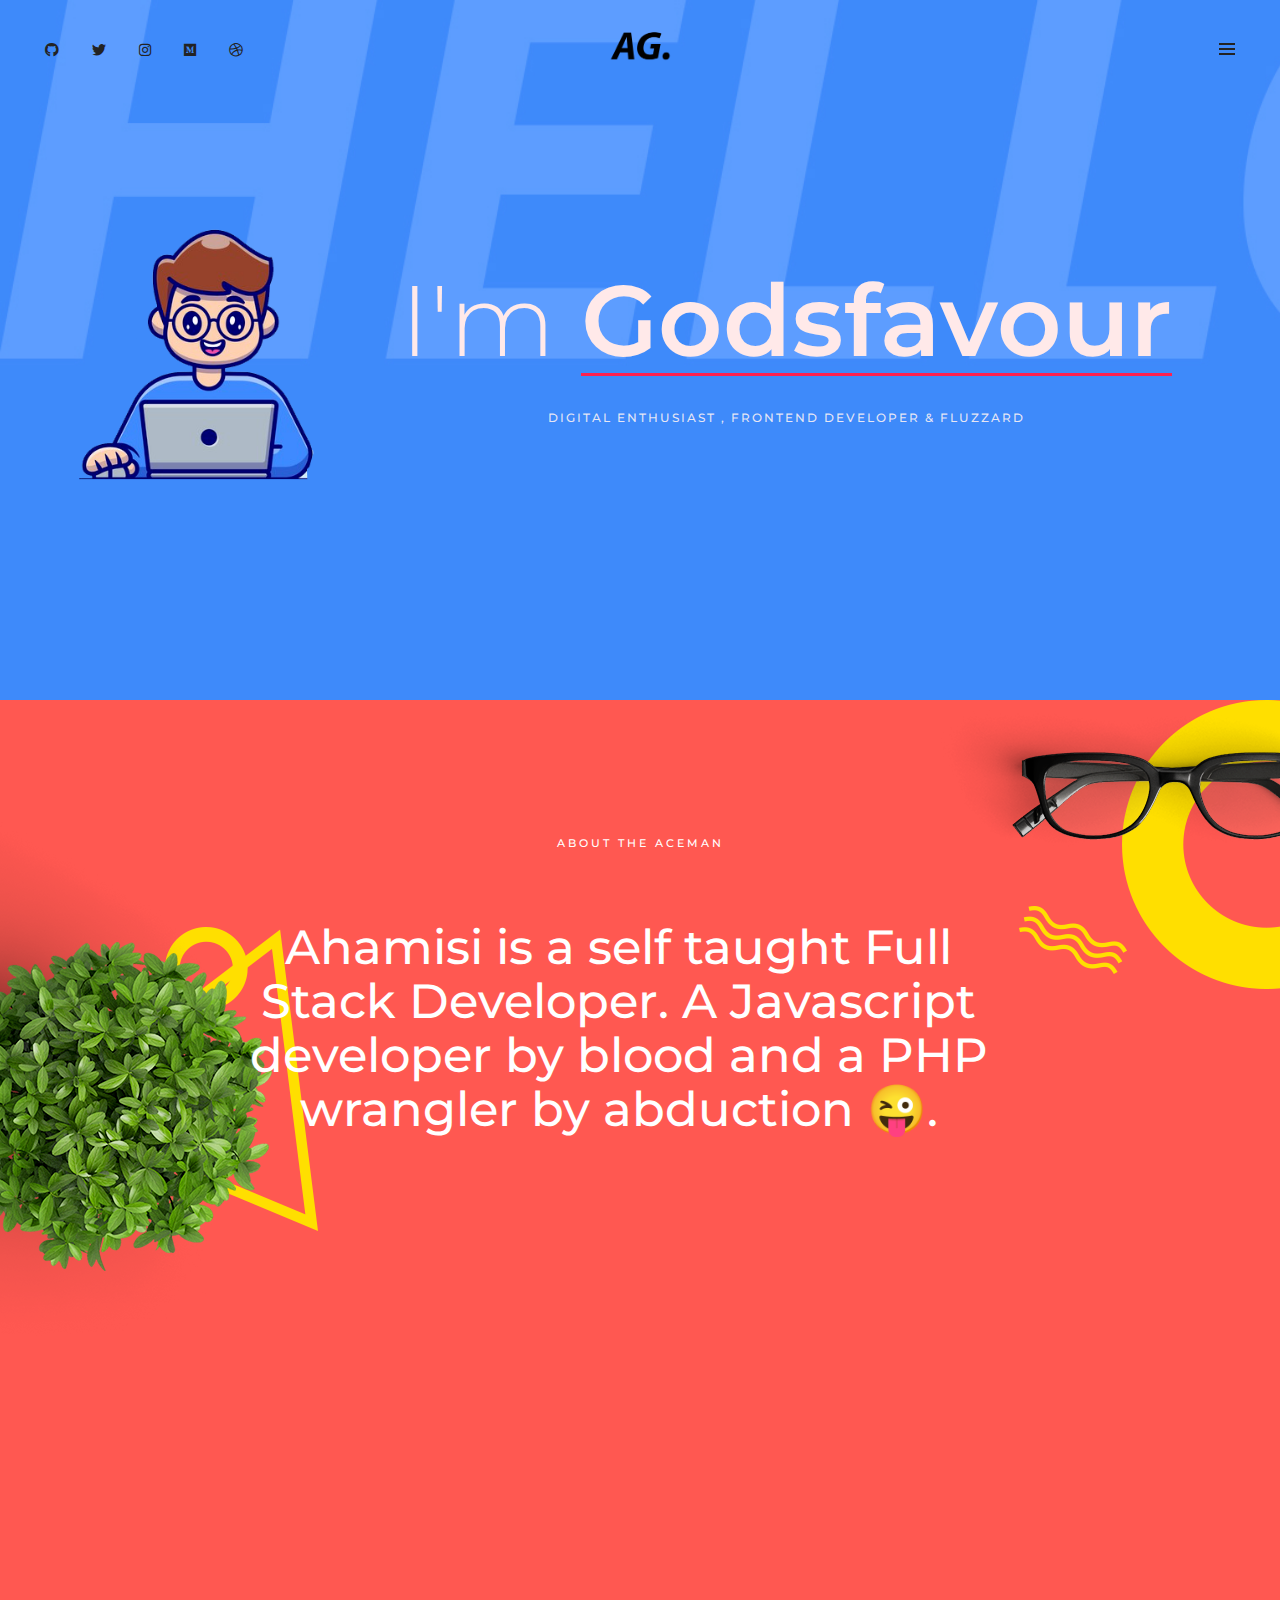
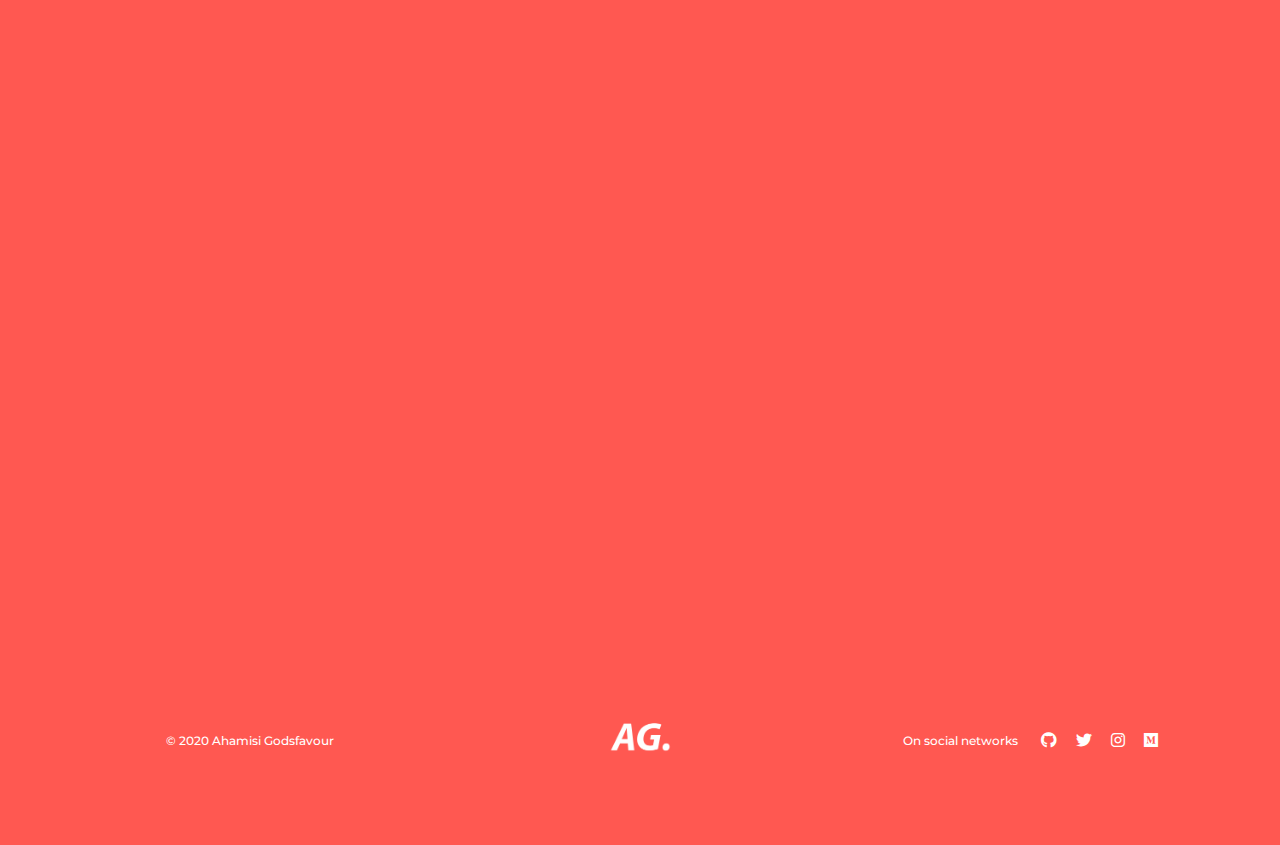
==== commit 580ac042: "Update index.html" ====
--- a/index.html
+++ b/index.html
@@ -462,7 +462,7 @@
         </section>
         <!-- end blog section -->
         <!-- start clients logo section  -->
-        <section class="color-code no-padding-tb xs-padding-50px-tb" data-color="5">
+<!--         <section class="color-code no-padding-tb xs-padding-50px-tb" data-color="5">
             <div class="container"> 
                 <div class="row">
                     <div class="col-md-9 col-sm-10 col-xs-12 center-col text-center">
@@ -510,7 +510,7 @@
                     <!-- end client logo item -->
                 </div>
             </div>
-        </section>
+        </section> -->
         <!-- end client logo section -->
         <!-- start contact section -->
         <section class="wow fadeIn animated color-code md-no-background-img" data-color="6" style="background: url('images/back-image5.png') left 51% no-repeat,url('images/back-image6.png') right top no-repeat">
@@ -678,4 +678,4 @@
           </script>
 
     </body>
-</html>+</html>
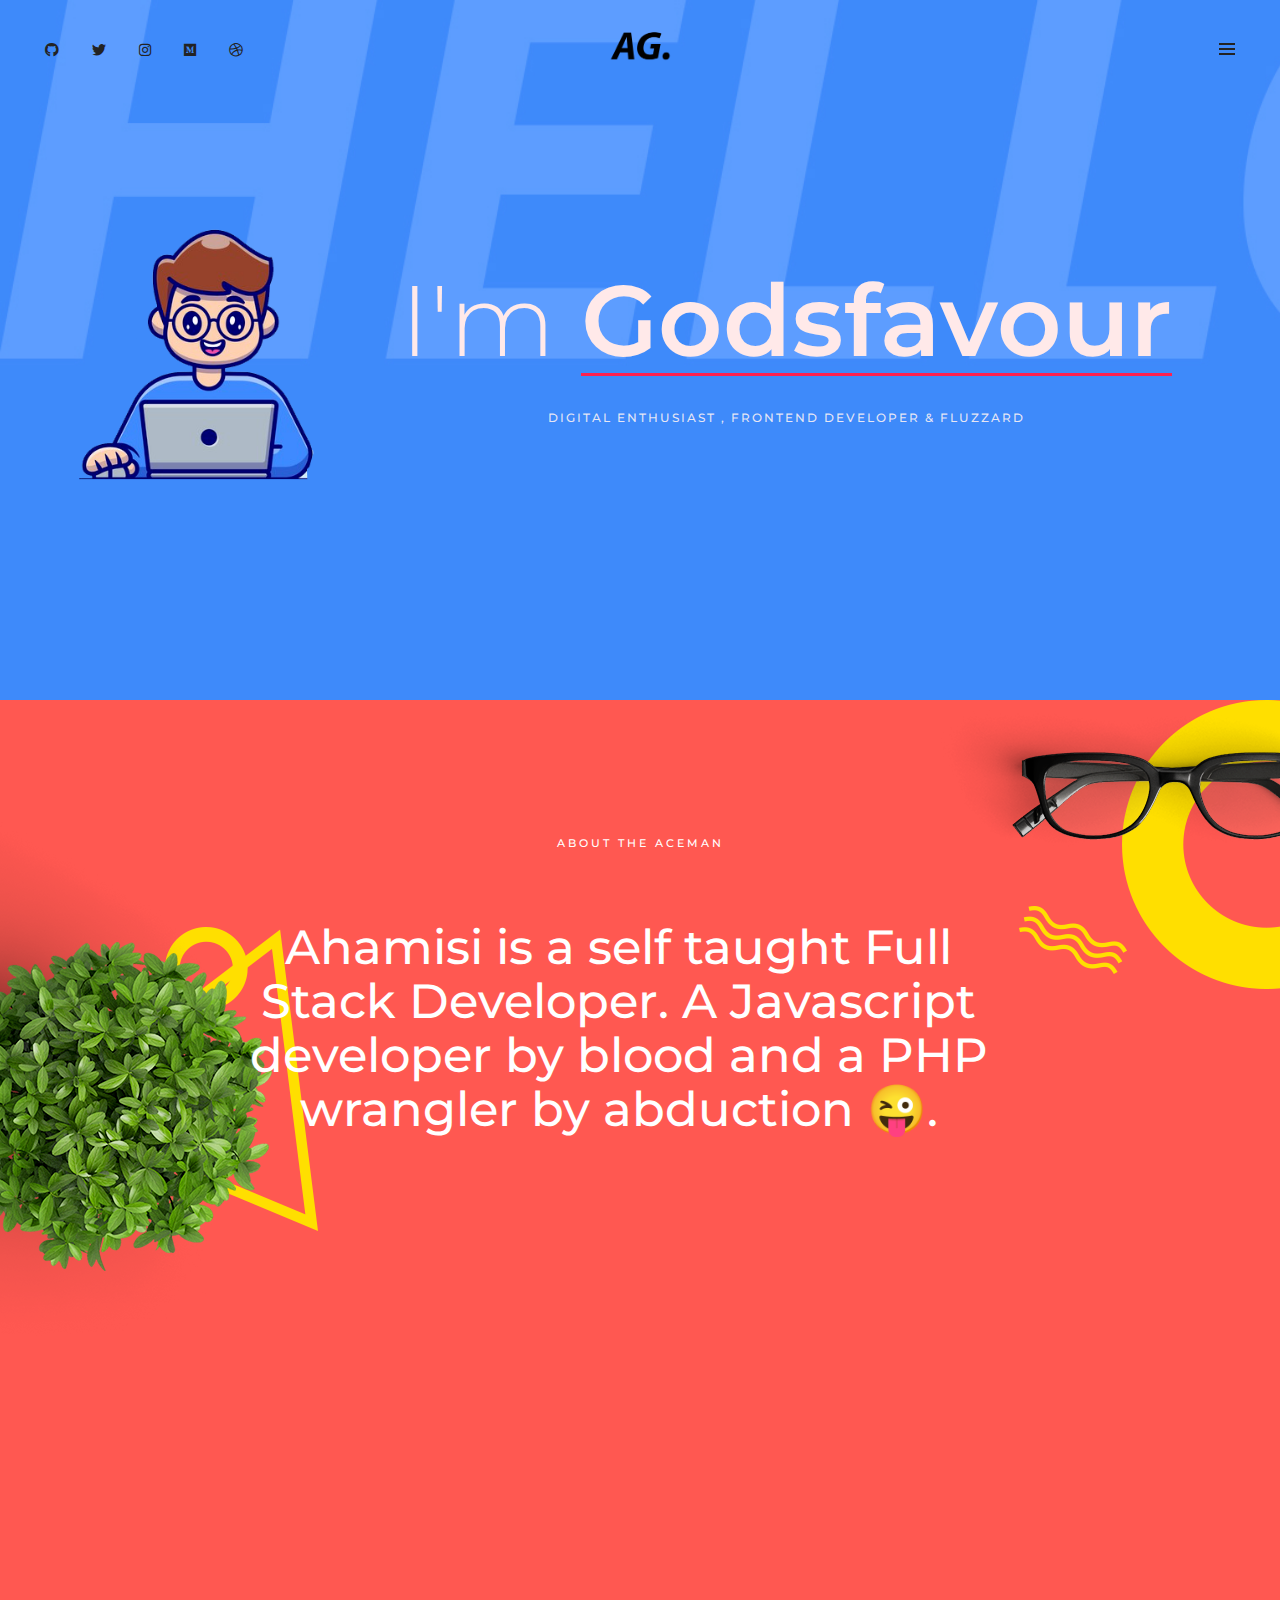
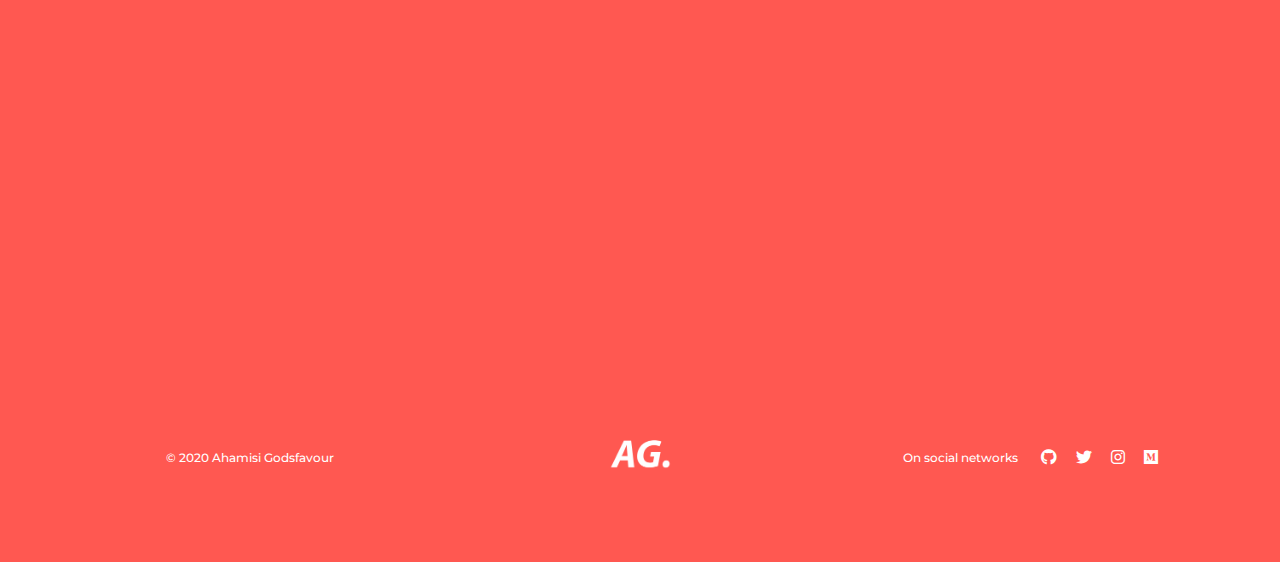
==== commit f4cc832f: "Update index.html" ====
--- a/index.html
+++ b/index.html
@@ -91,26 +91,27 @@
                                                         <div class="display-table-cell vertical-align-middle">
                                                             <ul class="hamburger-menu-links alt-font">
                                                                 <li><a href="index.html" title="Home">Home</a></li>
-                                                                <li><a href="about-me.html" title="Pages">Pages</a></li>
-                                                                <li><a href="portfolio-full-width-grid-overlay.html" title="Portfolio">Portfolio</a></li>
-                                                                <li><a href="blog-standard-full-width.html" title="Blog">Blog</a></li>
+                                                                <li><a href="resume.html" title="Resume">Resume</a></li>
+                                    <iframe src="https://drive.google.com/file/d/10SbveKXUWT-2G0DCmDivzZjST3blPBdu/preview" width="640" height="480"></iframe>
+<!--                                                                 <li><a href="portfolio-full-width-grid-overlay.html" title="Portfolio">Portfolio</a></li>
+<!--                                                         <!--- <li><a href="blog-standard-full-width.html" title="Blog">Blog</a></li>
                                                                 <li><a href="accordions.html" title="Contact">Elements</a></li>
-                                                                <li><a href="transparent-header.html" title="Shortcode">Features</a></li>
+                                                                <li><a href="transparent-header.html" title="Shortcode">Features</a></li> -->
                                                             </ul>
                                                         </div>
                                                     </div>
                                                     <div class="col-lg-4 col-md-4 col-sm-5 col-xs-12 display-table">
                                                         <div class="display-table-cell vertical-align-middle social-style-3">
-                                                            <span class="text-extra-large text-deep-pink alt-font display-block margin-15px-bottom">London Based Creative Studio</span>
-                                                            <span class="text-medium alt-font display-block font-weight-300 margin-15px-bottom line-height-30">301 The Greenhouse,<br>Custard Factory, London, E2 8DY.<br/>Call - +44 (0) 123 456 7890<br/>Email - <a href="mailto:info@domain.com" class="text-white" target="_blank">info@domain.com</a></span>
+                                                            <span class="text-extra-large text-deep-pink alt-font display-block margin-15px-bottom">Ahamisi Godsfavour</span>
+                                                            <span class="text-medium alt-font display-block font-weight-300 margin-15px-bottom line-height-30">45, Ogunlana Drive,<br>Surulere, Lagos.<br/>Call - +234 8080 957 681<br/>Email - <a href="mailto:ahamisivickzyjr@gmail.com" class="text-white" target="_blank">ahamisivickzyjr@gmail.com</a></span>
                                                             <div class="separator-line-horrizontal-medium-light2 bg-deep-pink margin-25px-tb xs-margin-15px-tb display-inline-block"></div>
                                                             <div class="social-icon-style-9">
                                                                 <ul class="small-icon">
-                                                                    <li><a class="margin-20px-right facebook" href="https://www.facebook.com/" target="_blank"><i class="fab fa-facebook-f"></i></a></li>
-                                                                    <li><a class="margin-20px-right twitter" href="http://twitter.com" target="_blank"><i class="fab fa-twitter"></i></a></li>
-                                                                    <li><a class="margin-20px-right google" href="http://google.com" target="_blank"><i class="fab fa-google-plus-g"></i></a></li>
-                                                                    <li><a class="margin-20px-right dribbble" href="http://dribbble.com" target="_blank"><i class="fab fa-dribbble"></i></a></li>
-                                                                    <li><a class="inkedin" href="http://linkedin.com" target="_blank"><i class="fab fa-linkedin-in"></i></a></li>
+<!--                                                                     <li><a class="margin-20px-right facebook" href="https://www.facebook.com/" target="_blank"><i class="fab fa-facebook-f"></i></a></li> -->
+                                                                    <li><a class="margin-20px-right twitter" href="http://twitter.com/a_aceman" target="_blank"><i class="fab fa-twitter"></i></a></li>
+                                                                    <li><a class="margin-20px-right google" href="http://github.com/Ahamisi" target="_blank"><i class="fab fa-github"></i></a></li>
+                                                                    <li><a class="margin-20px-right dribbble" href="http://medium.com/@ahamisivickzyjr" target="_blank"><i class="fab fa-medium"></i></a></li>
+                                                                    <li><a class="inkedin" href="https://www.linkedin.com/in/god-sfavour-ahamisi-846235170/" target="_blank"><i class="fab fa-linkedin-in"></i></a></li>
                                                                 </ul>
                                                             </div>
                                                         </div>
@@ -461,57 +462,6 @@
             </div>
         </section>
         <!-- end blog section -->
-        <!-- start clients logo section  -->
-<!--         <section class="color-code no-padding-tb xs-padding-50px-tb" data-color="5">
-            <div class="container"> 
-                <div class="row">
-                    <div class="col-md-9 col-sm-10 col-xs-12 center-col text-center">
-                        <div class="text-extra-small letter-spacing-3 alt-font text-white text-uppercase margin-70px-bottom sm-margin-50px-bottom xs-margin-30px-bottom display-inline-block">Tdchnologies</div> 
-                    </div>
-                </div> 
-                <div class="row text-center">
-                    <!-- start client logo item -->
-                    <div class="col-md-3 col-sm-3 col-xs-12 margin-three-bottom xs-margin-15px-bottom wow fadeInDown">
-                        <a href="https://envato.com" target="_blank"><img src="images/logo-9.png" alt=""></a>
-                    </div>
-                    <!-- end client logo item -->
-                    <!-- start client logo item -->
-                    <div class="col-md-3 col-sm-3 col-xs-12 margin-three-bottom xs-margin-15px-bottom wow fadeInDown" data-wow-delay="0.2s">
-                        <a href="https://woocommerce.com" target="_blank"><img src="images/logo-10.png" alt=""></a>
-                    </div>
-                    <!-- end client logo item -->
-                    <!-- start client logo item -->
-                    <div class="col-md-3 col-sm-3 col-xs-12 margin-three-bottom xs-margin-15px-bottom wow fadeInDown" data-wow-delay="0.4s">
-                        <a href="https://magento.com" target="_blank"><img src="images/logo-11.png" alt=""></a>
-                    </div>
-                    <!-- end client logo item -->
-                    <!-- start client logo item -->
-                    <div class="col-md-3 col-sm-3 col-xs-12 margin-three-bottom xs-margin-15px-bottom wow fadeInDown" data-wow-delay="0.6s">
-                        <a href="https://lesscss.org" target="_blank"><img src="images/logo-12.png" alt=""></a>
-                    </div>
-                    <div class="col-md-3 col-sm-3 col-xs-12 xs-margin-15px-bottom wow fadeInDown" data-wow-delay="0.8s">
-                        <a href="https://www.pingdom.com" target="_blank"><img src="images/logo-13.png" alt=""></a>
-                    </div>
-                    <!-- end client logo item -->
-                    <!-- start client logo item -->
-                    <div class="col-md-3 col-sm-3 col-xs-12 xs-margin-15px-bottom wow fadeInDown" data-wow-delay="1s">
-                        <a href="www.wordpress.com" target="_blank"><img src="images/logo-14.png" alt=""></a>
-                    </div>
-                    <!-- end client logo item -->
-                    <!-- start client logo item -->
-                    <div class="col-md-3 col-sm-3 col-xs-12 xs-margin-15px-bottom wow fadeInDown" data-wow-delay="1.2s">
-                        <a href="https://jquery.com/" target="_blank"><img src="images/logo-15.png" alt=""></a>
-                    </div>
-                    <!-- end client logo item -->
-                    <!-- start client logo item -->
-                    <div class="col-md-3 col-sm-3 col-xs-12 wow fadeInDown" data-wow-delay="1.4s">
-                        <a href="https://google.com/" target="_blank"><img src="images/logo-16.png" alt=""></a>
-                    </div>
-                    <!-- end client logo item -->
-                </div>
-            </div>
-        </section> -->
-        <!-- end client logo section -->
         <!-- start contact section -->
         <section class="wow fadeIn animated color-code md-no-background-img" data-color="6" style="background: url('images/back-image5.png') left 51% no-repeat,url('images/back-image6.png') right top no-repeat">
             <div class="container">
